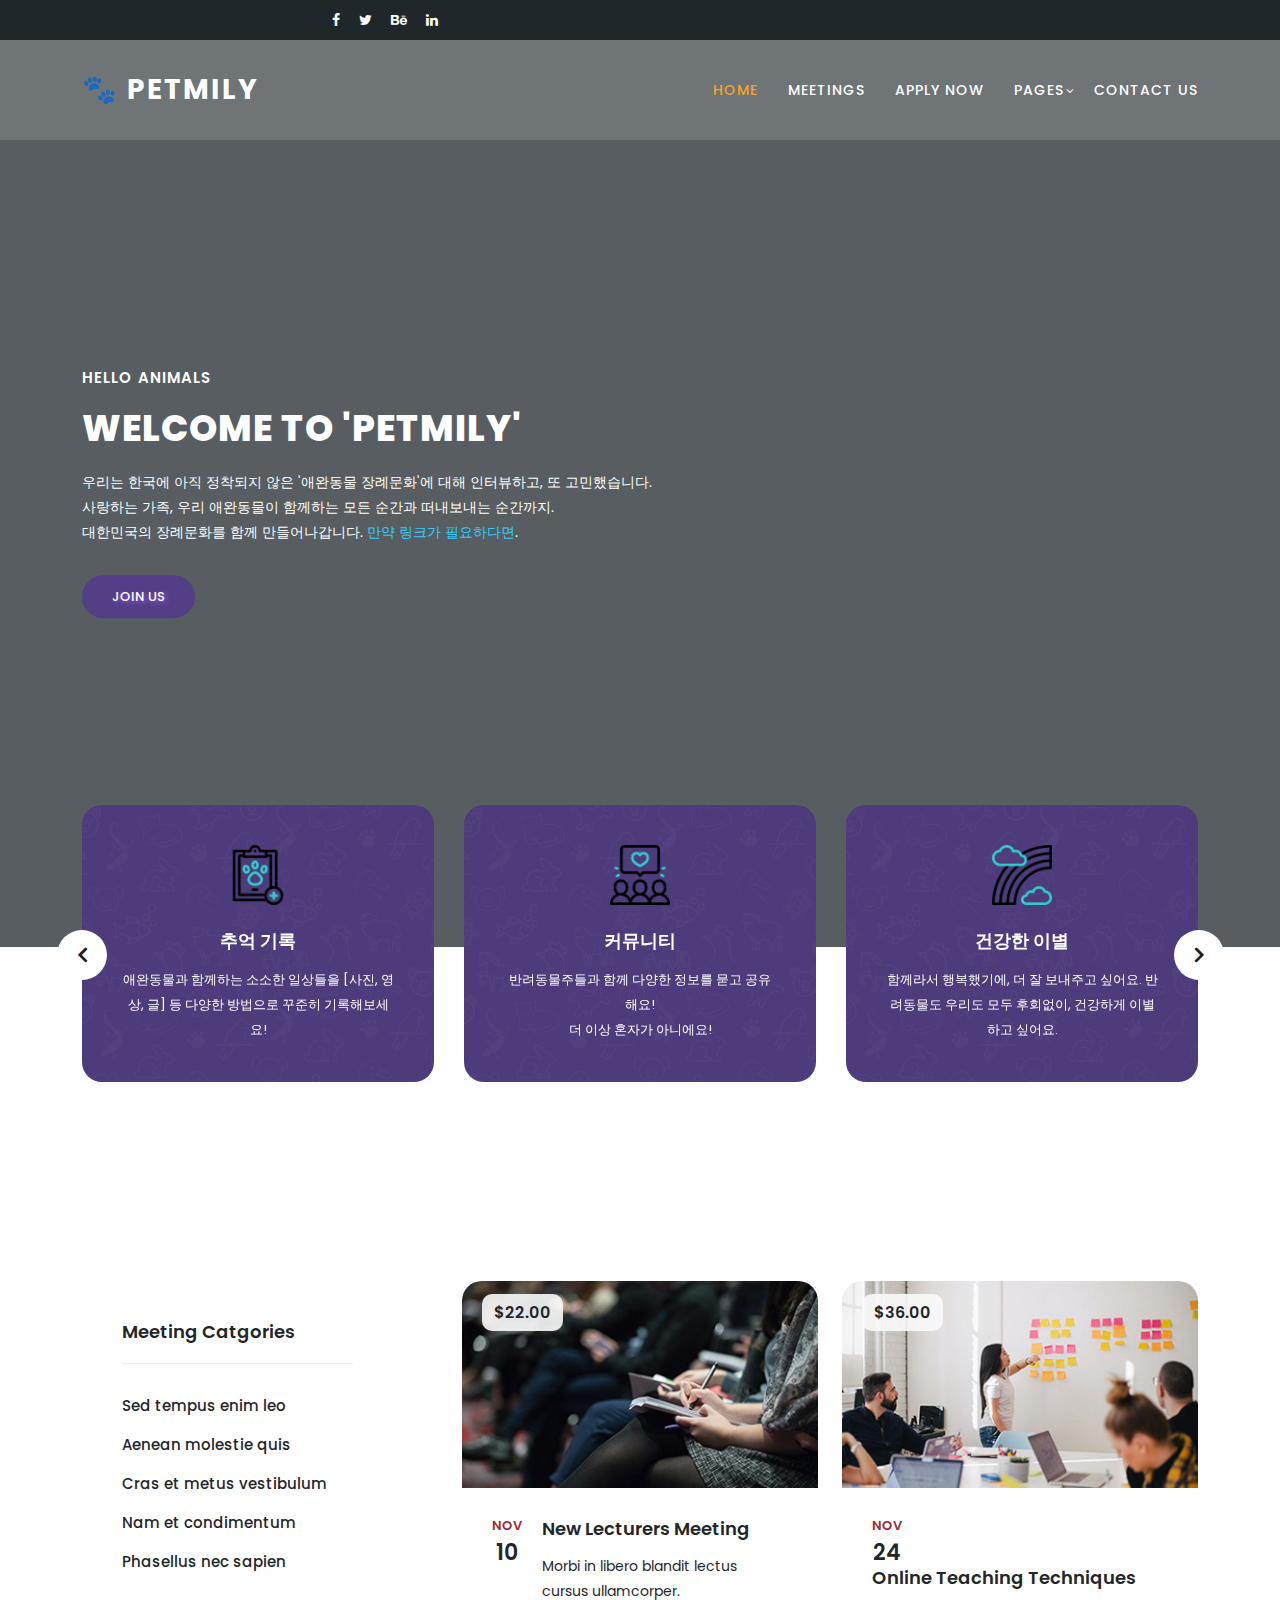
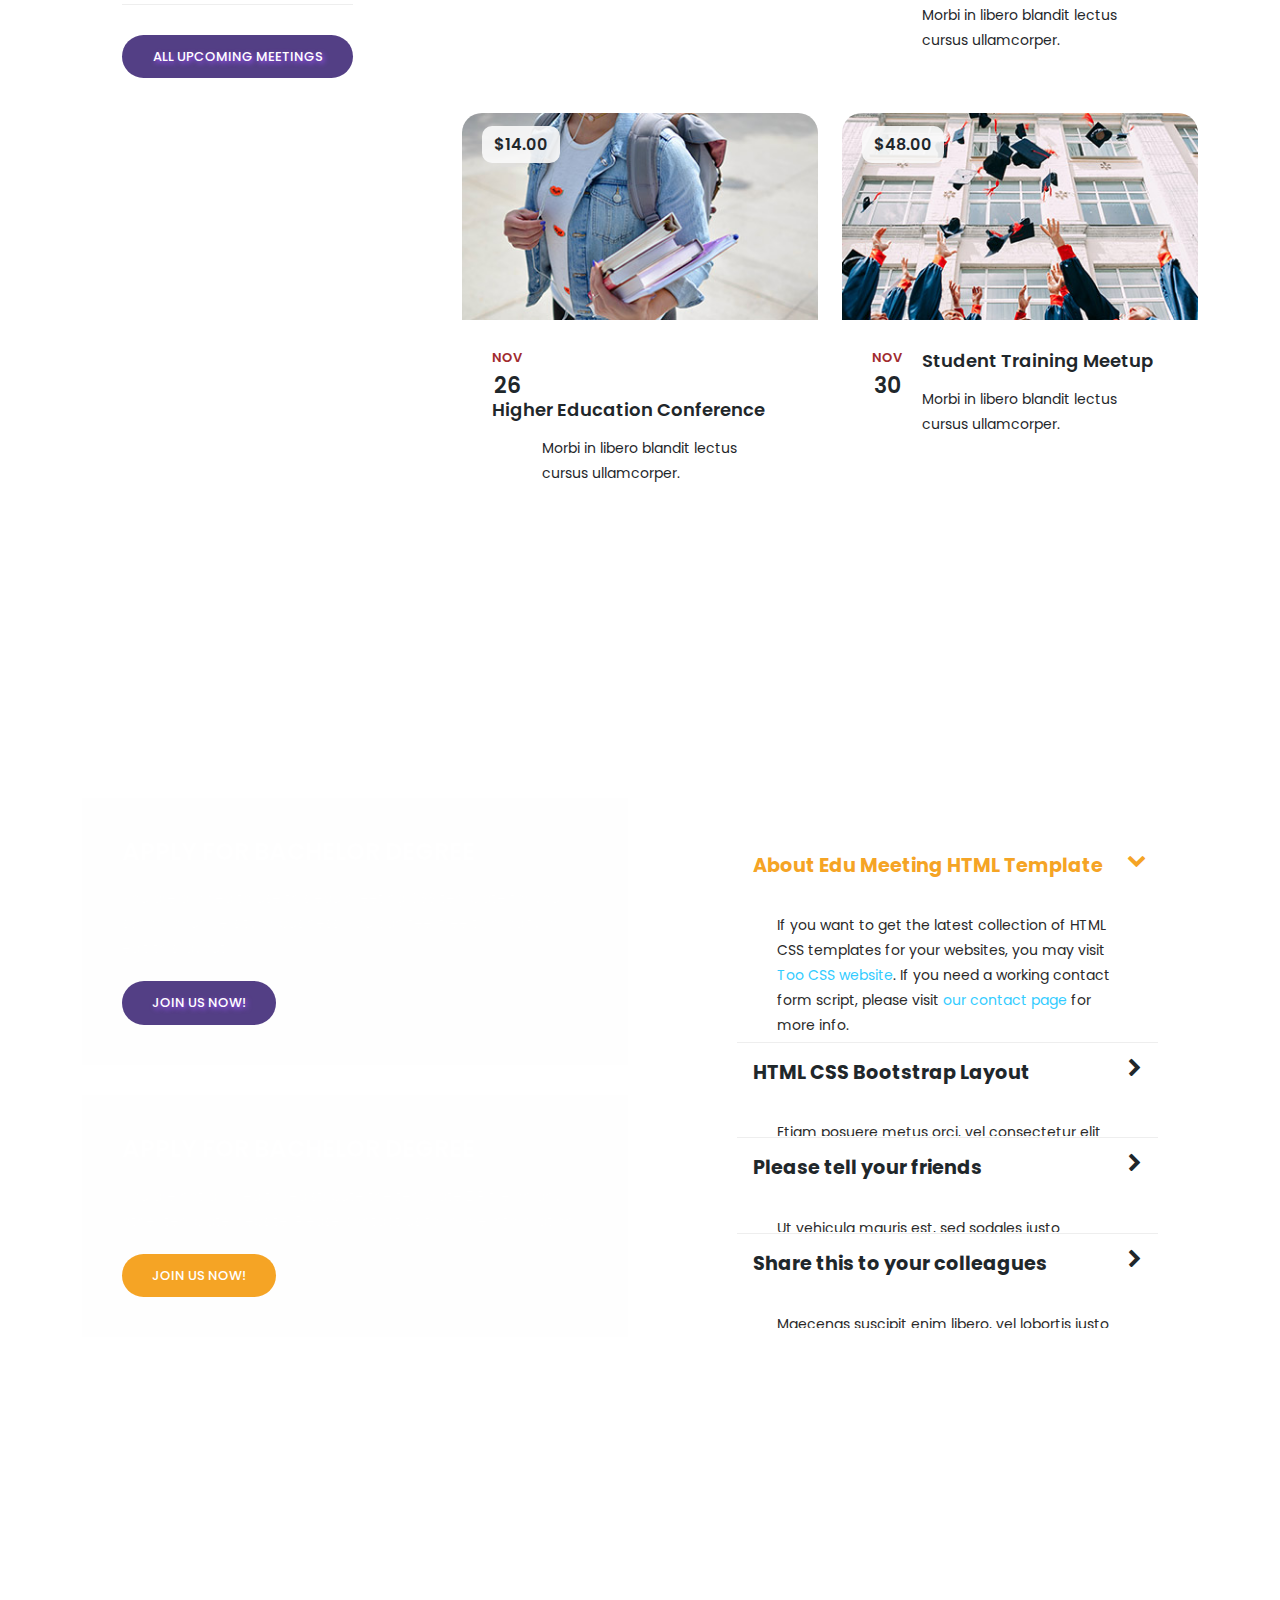
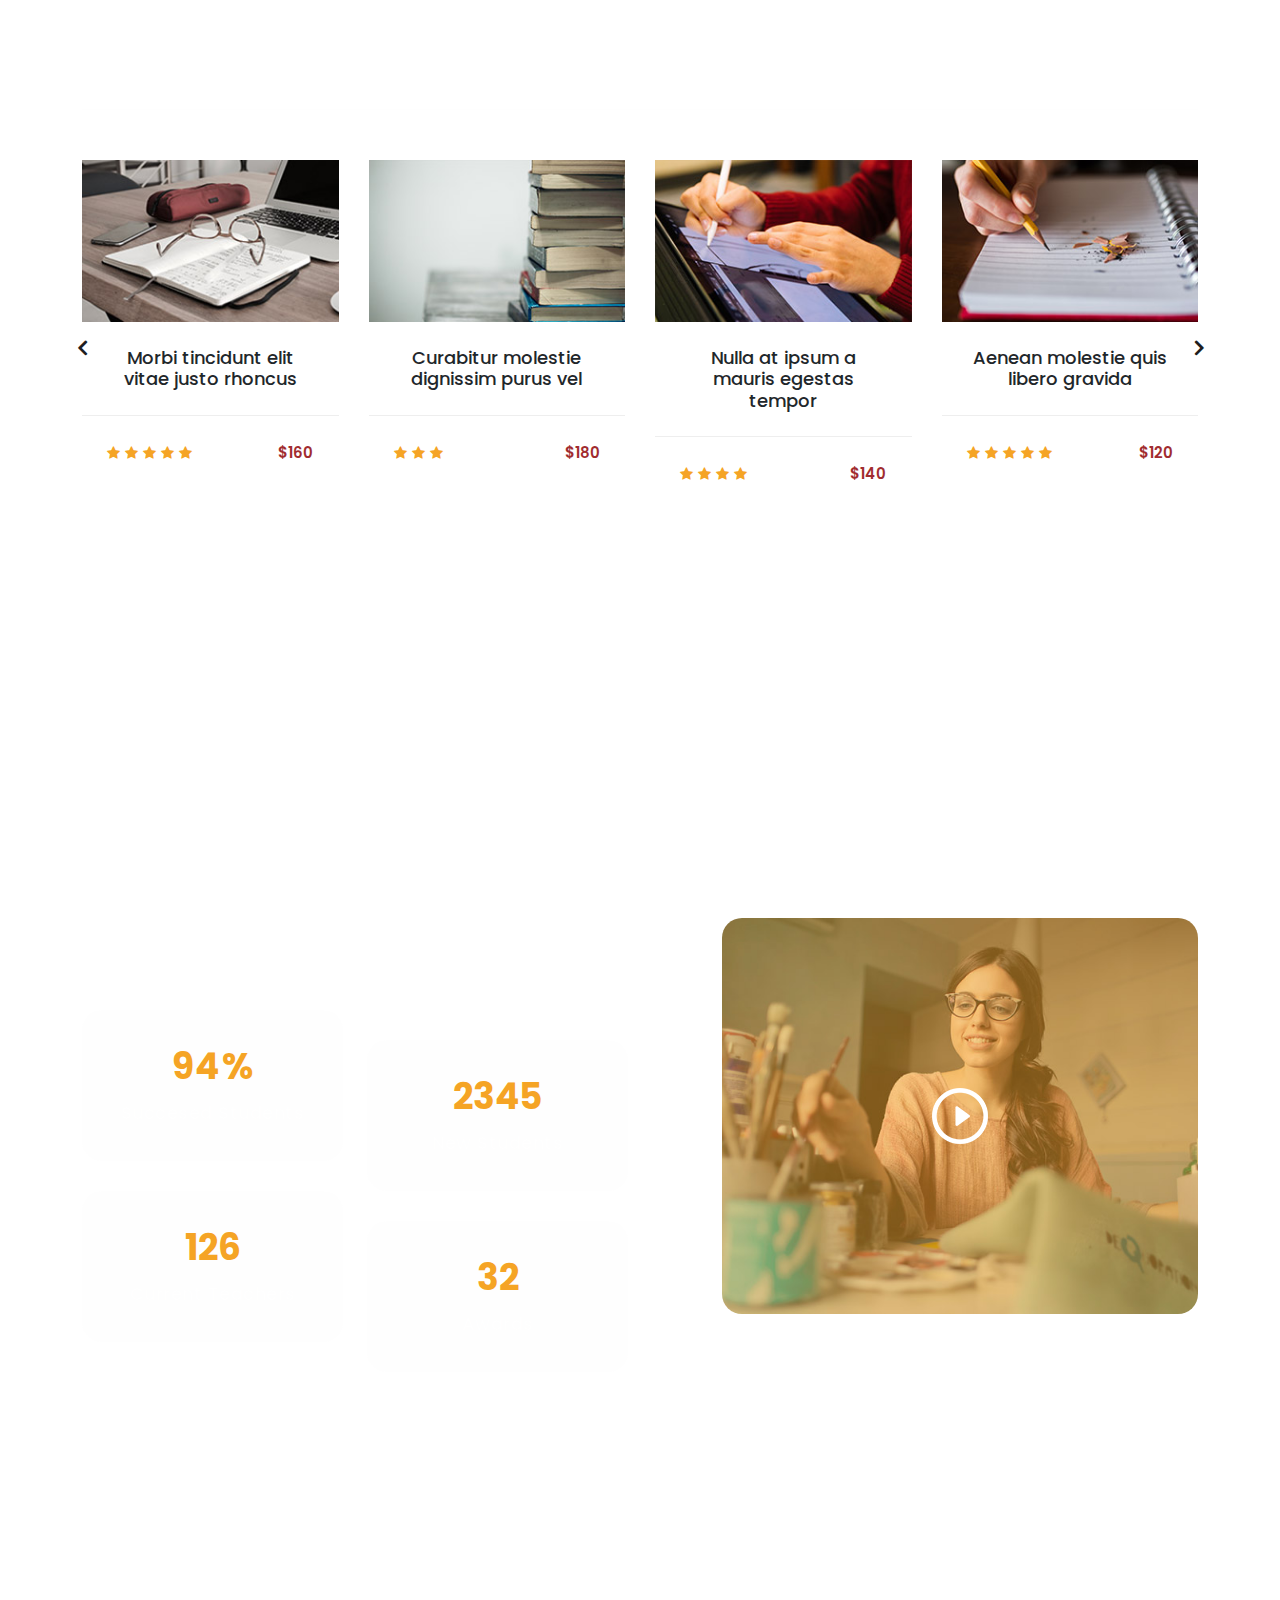
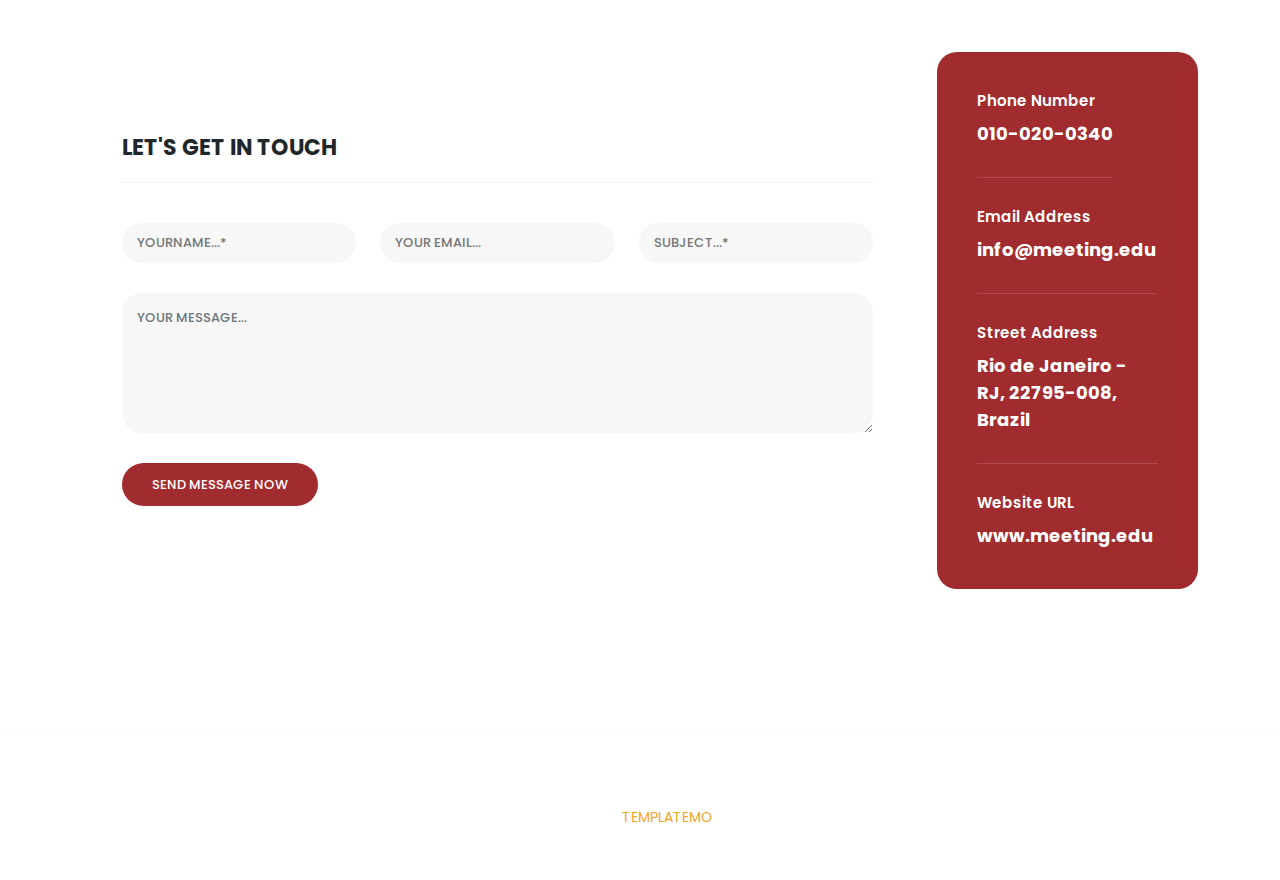
==== index.html @ b85c946c "upload file" ====
<!DOCTYPE html>
<html lang="en">

  <head>

    <meta charset="utf-8">
    <meta name="viewport" content="width=device-width, initial-scale=1, shrink-to-fit=no">
    <meta name="description" content="">
    <meta name="author" content="TemplateMo">
    <link href="https://fonts.googleapis.com/css?family=Poppins:100,200,300,400,500,600,700,800,900" rel="stylesheet">

    <title>🐾 petmily</title>

    <!-- Bootstrap core CSS -->
    <link href="vendor/bootstrap/css/bootstrap.min.css" rel="stylesheet">


    <!-- Additional CSS Files -->
    <link rel="stylesheet" href="assets/css/fontawesome.css">
    <link rel="stylesheet" href="assets/css/templatemo-edu-meeting.css">
    <link rel="stylesheet" href="assets/css/owl.css">
    <link rel="stylesheet" href="assets/css/lightbox.css">

  </head>

<body>

  <!-- Sub Header -->
  <div class="sub-header">
    <div class="container">
      <div class="row">
        <div class="col-lg-4 col-sm-4">
          <div class="right-icons">
            <ul>
              <li><a href="#"><i class="fa fa-facebook"></i></a></li>
              <li><a href="#"><i class="fa fa-twitter"></i></a></li>
              <li><a href="#"><i class="fa fa-behance"></i></a></li>
              <li><a href="#"><i class="fa fa-linkedin"></i></a></li>
            </ul>
          </div>
        </div>
      </div>
    </div>
  </div>

  <!-- ***** Header Area Start ***** -->
  <header class="header-area header-sticky">
      <div class="container">
          <div class="row">
              <div class="col-12">
                  <nav class="main-nav">
                      <!-- ***** Logo Start ***** -->
                      <a href="index.html" class="logo">
                        🐾 PETMILY
                      </a>
                      <!-- ***** Logo End ***** -->
                      <!-- ***** Menu Start ***** -->      
                      <ul class="nav">
                          <li class="scroll-to-section"><a href="#top" class="active">Home</a></li>
                          <li><a href="meetings.html">Meetings</a></li>
                          <li class="scroll-to-section"><a href="#apply">Apply Now</a></li>
                          <li class="has-sub">
                              <a href="javascript:void(0)">Pages</a>
                              <ul class="sub-menu">
                                  <li><a href="meetings.html">Upcoming Meetings</a></li>
                                  <li><a href="meeting-details.html">Meeting Details</a></li>
                              </ul> 
                          <li class="scroll-to-section"><a href="#contact">Contact Us</a></li> 
                      </ul>        
                      <a class='menu-trigger'>
                          <span>Menu</span>
                      </a>
                      <!-- ***** Menu End ***** -->
                  </nav>
              </div>
          </div>
      </div>
  </header>
  <!-- ***** Header Area End ***** -->

  <!-- ***** Main Banner Area Start ***** -->
  <section class="section main-banner" id="top" data-section="section1">
      <video autoplay muted loop id="bg-video">
          <source src="assets/images/pet.mp4" type="video/mp4" />
      </video>

      <div class="video-overlay header-text">
          <div class="container">
            <div class="row">
              <div class="col-lg-12">
                <div class="caption">
              <h6>Hello Animals</h6>
              <h2>Welcome to 'PETMILY'</h2>
              <p> 우리는 한국에 아직 정착되지 않은 '애완동물 장례문화'에 대해 인터뷰하고, 또 고민했습니다. <br>
                사랑하는 가족, 우리 애완동물이 함께하는 모든 순간과 떠내보내는 순간까지. <br>
                대한민국의 장례문화를 함께 만들어나갑니다.

                              <a rel="nofollow" href="https://www.naver.com" target="_blank">만약 링크가 필요하다면</a>.</p>
              <!--스타트 버튼-->
                  <div class="main-button-red">
                  <div class="scroll-to-section"><a href="#contact">Join Us</a></div>
              </div>
          </div>
              </div>
            </div>
          </div>
      </div>
  </section>
  <!-- ***** Main Banner Area End ***** -->

  <section class="services">
    <div class="container">
      <div class="row">
        <div class="col-lg-12">
          <div class="owl-service-item owl-carousel">
          
            <div class="item">
              <div class="icon">
                <img src="assets/images/record.png" alt="">
              </div>
              <div class="down-content">
                <h4>추억 기록</h4>
                <p>애완동물과 함께하는 소소한 일상들을 [사진, 영상, 글] 등 다양한 방법으로 꾸준히 기록해보세요!</p>
              </div>
            </div>
            
            <div class="item">
              <div class="icon">
                <img src="assets/images/comu.png" alt="">
              </div>
              <div class="down-content">
                <h4>커뮤니티</h4>
                <p>반려동물주들과 함께 다양한 정보를 묻고 공유해요! <br> 더 이상 혼자가 아니에요!</p>
              </div>
            </div>
            
            <div class="item">
              <div class="icon">
                <img src="assets/images/rainbow.png" alt="">
              </div>
              <div class="down-content">
                <h4>건강한 이별</h4>
                <p>함께라서 행복했기에, 더 잘 보내주고 싶어요. 반려동물도 우리도 모두 후회없이, 건강하게 이별하고 싶어요.</p>
              </div>
            </div>
            
            <div class="item">
              <div class="icon">
                <img src="assets/images/service-icon-02.png" alt="">
              </div>
              <div class="down-content">
                <h4>Online Meeting</h4>
                <p>Suspendisse tempor mauris a sem elementum bibendum. Praesent facilisis massa non vestibulum.</p>
              </div>
            </div>
            
            <div class="item">
              <div class="icon">
                <img src="assets/images/service-icon-03.png" alt="">
              </div>
              <div class="down-content">
                <h4>Best Networking</h4>
                <p>Suspendisse tempor mauris a sem elementum bibendum. Praesent facilisis massa non vestibulum.</p>
              </div>
            </div>
            
          </div>
        </div>
      </div>
    </div>
  </section>

  <section class="upcoming-meetings" id="meetings">
    <div class="container">
      <div class="row">
        <div class="col-lg-12">
          <div class="section-heading">
            <h2>Upcoming Meetings</h2>
          </div>
        </div>
        <div class="col-lg-4">
          <div class="categories">
            <h4>Meeting Catgories</h4>
            <ul>
              <li><a href="#">Sed tempus enim leo</a></li>
              <li><a href="#">Aenean molestie quis</a></li>
              <li><a href="#">Cras et metus vestibulum</a></li>
              <li><a href="#">Nam et condimentum</a></li>
              <li><a href="#">Phasellus nec sapien</a></li>
            </ul>
            <div class="main-button-red">
              <a href="meetings.html">All Upcoming Meetings</a>
            </div>
          </div>
        </div>
        <div class="col-lg-8">
          <div class="row">
            <div class="col-lg-6">
              <div class="meeting-item">
                <div class="thumb">
                  <div class="price">
                    <span>$22.00</span>
                  </div>
                  <a href="meeting-details.html"><img src="assets/images/meeting-01.jpg" alt="New Lecturer Meeting"></a>
                </div>
                <div class="down-content">
                  <div class="date">
                    <h6>Nov <span>10</span></h6>
                  </div>
                  <a href="meeting-details.html"><h4>New Lecturers Meeting</h4></a>
                  <p>Morbi in libero blandit lectus<br>cursus ullamcorper.</p>
                </div>
              </div>
            </div>
            <div class="col-lg-6">
              <div class="meeting-item">
                <div class="thumb">
                  <div class="price">
                    <span>$36.00</span>
                  </div>
                  <a href="meeting-details.html"><img src="assets/images/meeting-02.jpg" alt="Online Teaching"></a>
                </div>
                <div class="down-content">
                  <div class="date">
                    <h6>Nov <span>24</span></h6>
                  </div>
                  <a href="meeting-details.html"><h4>Online Teaching Techniques</h4></a>
                  <p>Morbi in libero blandit lectus<br>cursus ullamcorper.</p>
                </div>
              </div>
            </div>
            <div class="col-lg-6">
              <div class="meeting-item">
                <div class="thumb">
                  <div class="price">
                    <span>$14.00</span>
                  </div>
                  <a href="meeting-details.html"><img src="assets/images/meeting-03.jpg" alt="Higher Education"></a>
                </div>
                <div class="down-content">
                  <div class="date">
                    <h6>Nov <span>26</span></h6>
                  </div>
                  <a href="meeting-details.html"><h4>Higher Education Conference</h4></a>
                  <p>Morbi in libero blandit lectus<br>cursus ullamcorper.</p>
                </div>
              </div>
            </div>
            <div class="col-lg-6">
              <div class="meeting-item">
                <div class="thumb">
                  <div class="price">
                    <span>$48.00</span>
                  </div>
                  <a href="meeting-details.html"><img src="assets/images/meeting-04.jpg" alt="Student Training"></a>
                </div>
                <div class="down-content">
                  <div class="date">
                    <h6>Nov <span>30</span></h6>
                  </div>
                  <a href="meeting-details.html"><h4>Student Training Meetup</h4></a>
                  <p>Morbi in libero blandit lectus<br>cursus ullamcorper.</p>
                </div>
              </div>
            </div>
          </div>
        </div>
      </div>
    </div>
  </section>

  <section class="apply-now" id="apply">
    <div class="container">
      <div class="row">
        <div class="col-lg-6 align-self-center">
          <div class="row">
            <div class="col-lg-12">
              <div class="item">
                <h3>APPLY FOR BACHELOR DEGREE</h3>
                <p>You are allowed to use this edu meeting CSS template for your school or university or business. You can feel free to modify or edit this layout.</p>
                <div class="main-button-red">
                  <div class="scroll-to-section"><a href="#contact">Join Us Now!</a></div>
              </div>
              </div>
            </div>
            <div class="col-lg-12">
              <div class="item">
                <h3>APPLY FOR BACHELOR DEGREE</h3>
                <p>You are not allowed to redistribute the template ZIP file on any other template website. Please contact us for more information.</p>
                <div class="main-button-yellow">
                  <div class="scroll-to-section"><a href="#contact">Join Us Now!</a></div>
              </div>
              </div>
            </div>
          </div>
        </div>
        <div class="col-lg-6">
          <div class="accordions is-first-expanded">
            <article class="accordion">
                <div class="accordion-head">
                    <span>About Edu Meeting HTML Template</span>
                    <span class="icon">
                        <i class="icon fa fa-chevron-right"></i>
                    </span>
                </div>
                <div class="accordion-body">
                    <div class="content">
                        <p>If you want to get the latest collection of HTML CSS templates for your websites, you may visit <a rel="nofollow" href="https://www.toocss.com/" target="_blank">Too CSS website</a>. If you need a working contact form script, please visit <a href="https://templatemo.com/contact" target="_parent">our contact page</a> for more info.</p>
                    </div>
                </div>
            </article>
            <article class="accordion">
                <div class="accordion-head">
                    <span>HTML CSS Bootstrap Layout</span>
                    <span class="icon">
                        <i class="icon fa fa-chevron-right"></i>
                    </span>
                </div>
                <div class="accordion-body">
                    <div class="content">
                        <p>Etiam posuere metus orci, vel consectetur elit imperdiet eu. Cras ipsum magna, maximus at semper sit amet, eleifend eget neque. Nunc facilisis quam purus, sed vulputate augue interdum vitae. Aliquam a elit massa.<br><br>
                        Nulla malesuada elit lacus, ac ultricies massa varius sed. Etiam eu metus eget nibh consequat aliquet. Proin fringilla, quam at euismod porttitor, odio odio tempus ligula, ut feugiat ex erat nec mauris. Donec viverra velit eget lectus sollicitudin tincidunt.</p>
                    </div>
                </div>
            </article>
            <article class="accordion">
                <div class="accordion-head">
                    <span>Please tell your friends</span>
                    <span class="icon">
                        <i class="icon fa fa-chevron-right"></i>
                    </span>
                </div>
                <div class="accordion-body">
                    <div class="content">
                        <p>Ut vehicula mauris est, sed sodales justo rhoncus eu. Morbi porttitor quam velit, at ullamcorper justo suscipit sit amet. Quisque at suscipit mi, non efficitur velit.<br><br>
                        Cras et tortor semper, placerat eros sit amet, porta est. Mauris porttitor sapien et quam volutpat luctus. Nullam sodales ipsum ac neque ultricies varius.</p>
                    </div>
                </div>
            </article>
            <article class="accordion last-accordion">
                <div class="accordion-head">
                    <span>Share this to your colleagues</span>
                    <span class="icon">
                        <i class="icon fa fa-chevron-right"></i>
                    </span>
                </div>
                <div class="accordion-body">
                    <div class="content">
                        <p>Maecenas suscipit enim libero, vel lobortis justo condimentum id. Interdum et malesuada fames ac ante ipsum primis in faucibus.<br><br>
                        Sed eleifend metus sit amet magna tristique, posuere laoreet arcu semper. Nulla pellentesque ut tortor sit amet maximus. In eu libero ullamcorper, semper nisi quis, convallis nisi.</p>
                    </div>
                </div>
            </article>
        </div>
        </div>
      </div>
    </div>
  </section>

  <section class="our-courses" id="courses">
    <div class="container">
      <div class="row">
        <div class="col-lg-12">
          <div class="section-heading">
            <h2>Our Popular Courses</h2>
          </div>
        </div>
        <div class="col-lg-12">
          <div class="owl-courses-item owl-carousel">
            <div class="item">
              <img src="assets/images/course-01.jpg" alt="Course One">
              <div class="down-content">
                <h4>Morbi tincidunt elit vitae justo rhoncus</h4>
                <div class="info">
                  <div class="row">
                    <div class="col-8">
                      <ul>
                        <li><i class="fa fa-star"></i></li>
                        <li><i class="fa fa-star"></i></li>
                        <li><i class="fa fa-star"></i></li>
                        <li><i class="fa fa-star"></i></li>
                        <li><i class="fa fa-star"></i></li>
                      </ul>
                    </div>
                    <div class="col-4">
                       <span>$160</span>
                    </div>
                  </div>
                </div>
              </div>
            </div>
            <div class="item">
              <img src="assets/images/course-02.jpg" alt="Course Two">
              <div class="down-content">
                <h4>Curabitur molestie dignissim purus vel</h4>
                <div class="info">
                  <div class="row">
                    <div class="col-8">
                      <ul>
                        <li><i class="fa fa-star"></i></li>
                        <li><i class="fa fa-star"></i></li>
                        <li><i class="fa fa-star"></i></li>
                      </ul>
                    </div>
                    <div class="col-4">
                       <span>$180</span>
                    </div>
                  </div>
                </div>
              </div>
            </div>
            <div class="item">
              <img src="assets/images/course-03.jpg" alt="">
              <div class="down-content">
                <h4>Nulla at ipsum a mauris egestas tempor</h4>
                <div class="info">
                  <div class="row">
                    <div class="col-8">
                      <ul>
                        <li><i class="fa fa-star"></i></li>
                        <li><i class="fa fa-star"></i></li>
                        <li><i class="fa fa-star"></i></li>
                        <li><i class="fa fa-star"></i></li>
                      </ul>
                    </div>
                    <div class="col-4">
                       <span>$140</span>
                    </div>
                  </div>
                </div>
              </div>
            </div>
            <div class="item">
              <img src="assets/images/course-04.jpg" alt="">
              <div class="down-content">
                <h4>Aenean molestie quis libero gravida</h4>
                <div class="info">
                  <div class="row">
                    <div class="col-8">
                      <ul>
                        <li><i class="fa fa-star"></i></li>
                        <li><i class="fa fa-star"></i></li>
                        <li><i class="fa fa-star"></i></li>
                        <li><i class="fa fa-star"></i></li>
                        <li><i class="fa fa-star"></i></li>
                      </ul>
                    </div>
                    <div class="col-4">
                       <span>$120</span>
                    </div>
                  </div>
                </div>
              </div>
            </div>
            <div class="item">
              <img src="assets/images/course-01.jpg" alt="">
              <div class="down-content">
                <h4>Lorem ipsum dolor sit amet adipiscing elit</h4>
                <div class="info">
                  <div class="row">
                    <div class="col-8">
                      <ul>
                        <li><i class="fa fa-star"></i></li>
                        <li><i class="fa fa-star"></i></li>
                        <li><i class="fa fa-star"></i></li>
                        <li><i class="fa fa-star"></i></li>
                        <li><i class="fa fa-star"></i></li>
                      </ul>
                    </div>
                    <div class="col-4">
                       <span>$250</span>
                    </div>
                  </div>
                </div>
              </div>
            </div>
            <div class="item">
              <img src="assets/images/course-02.jpg" alt="">
              <div class="down-content">
                <h4>TemplateMo is the best website for Free CSS</h4>
                <div class="info">
                  <div class="row">
                    <div class="col-8">
                      <ul>
                        <li><i class="fa fa-star"></i></li>
                        <li><i class="fa fa-star"></i></li>
                        <li><i class="fa fa-star"></i></li>
                        <li><i class="fa fa-star"></i></li>
                        <li><i class="fa fa-star"></i></li>
                      </ul>
                    </div>
                    <div class="col-4">
                       <span>$270</span>
                    </div>
                  </div>
                </div>
              </div>
            </div>
            <div class="item">
              <img src="assets/images/course-03.jpg" alt="">
              <div class="down-content">
                <h4>Web Design Templates at your finger tips</h4>
                <div class="info">
                  <div class="row">
                    <div class="col-8">
                      <ul>
                        <li><i class="fa fa-star"></i></li>
                        <li><i class="fa fa-star"></i></li>
                        <li><i class="fa fa-star"></i></li>
                        <li><i class="fa fa-star"></i></li>
                        <li><i class="fa fa-star"></i></li>
                      </ul>
                    </div>
                    <div class="col-4">
                       <span>$340</span>
                    </div>
                  </div>
                </div>
              </div>
            </div>
            <div class="item">
              <img src="assets/images/course-04.jpg" alt="">
              <div class="down-content">
                <h4>Please visit our website again</h4>
                <div class="info">
                  <div class="row">
                    <div class="col-8">
                      <ul>
                        <li><i class="fa fa-star"></i></li>
                        <li><i class="fa fa-star"></i></li>
                        <li><i class="fa fa-star"></i></li>
                        <li><i class="fa fa-star"></i></li>
                        <li><i class="fa fa-star"></i></li>
                      </ul>
                    </div>
                    <div class="col-4">
                       <span>$360</span>
                    </div>
                  </div>
                </div>
              </div>
            </div>
            <div class="item">
              <img src="assets/images/course-01.jpg" alt="">
              <div class="down-content">
                <h4>Responsive HTML Templates for you</h4>
                <div class="info">
                  <div class="row">
                    <div class="col-8">
                      <ul>
                        <li><i class="fa fa-star"></i></li>
                        <li><i class="fa fa-star"></i></li>
                        <li><i class="fa fa-star"></i></li>
                        <li><i class="fa fa-star"></i></li>
                        <li><i class="fa fa-star"></i></li>
                      </ul>
                    </div>
                    <div class="col-4">
                       <span>$400</span>
                    </div>
                  </div>
                </div>
              </div>
            </div>
            <div class="item">
              <img src="assets/images/course-02.jpg" alt="">
              <div class="down-content">
                <h4>Download Free CSS Layouts for your business</h4>
                <div class="info">
                  <div class="row">
                    <div class="col-8">
                      <ul>
                        <li><i class="fa fa-star"></i></li>
                        <li><i class="fa fa-star"></i></li>
                        <li><i class="fa fa-star"></i></li>
                        <li><i class="fa fa-star"></i></li>
                        <li><i class="fa fa-star"></i></li>
                      </ul>
                    </div>
                    <div class="col-4">
                       <span>$430</span>
                    </div>
                  </div>
                </div>
              </div>
            </div>
            <div class="item">
              <img src="assets/images/course-03.jpg" alt="">
              <div class="down-content">
                <h4>Morbi in libero blandit lectus cursus</h4>
                <div class="info">
                  <div class="row">
                    <div class="col-8">
                      <ul>
                        <li><i class="fa fa-star"></i></li>
                        <li><i class="fa fa-star"></i></li>
                        <li><i class="fa fa-star"></i></li>
                        <li><i class="fa fa-star"></i></li>
                        <li><i class="fa fa-star"></i></li>
                      </ul>
                    </div>
                    <div class="col-4">
                       <span>$480</span>
                    </div>
                  </div>
                </div>
              </div>
            </div>
            <div class="item">
              <img src="assets/images/course-04.jpg" alt="">
              <div class="down-content">
                <h4>Curabitur molestie dignissim purus</h4>
                <div class="info">
                  <div class="row">
                    <div class="col-8">
                      <ul>
                        <li><i class="fa fa-star"></i></li>
                        <li><i class="fa fa-star"></i></li>
                        <li><i class="fa fa-star"></i></li>
                        <li><i class="fa fa-star"></i></li>
                        <li><i class="fa fa-star"></i></li>
                      </ul>
                    </div>
                    <div class="col-4">
                       <span>$560</span>
                    </div>
                  </div>
                </div>
              </div>
            </div>
          </div>
        </div>
      </div>
    </div>
  </section>

  <section class="our-facts">
    <div class="container">
      <div class="row">
        <div class="col-lg-6">
          <div class="row">
            <div class="col-lg-12">
              <h2>A Few Facts About Our University</h2>
            </div>
            <div class="col-lg-6">
              <div class="row">
                <div class="col-12">
                  <div class="count-area-content percentage">
                    <div class="count-digit">94</div>
                    <div class="count-title">Succesed Students</div>
                  </div>
                </div>
                <div class="col-12">
                  <div class="count-area-content">
                    <div class="count-digit">126</div>
                    <div class="count-title">Current Teachers</div>
                  </div>
                </div>
              </div>
            </div>
            <div class="col-lg-6">
              <div class="row">
                <div class="col-12">
                  <div class="count-area-content new-students">
                    <div class="count-digit">2345</div>
                    <div class="count-title">New Students</div>
                  </div>
                </div> 
                <div class="col-12">
                  <div class="count-area-content">
                    <div class="count-digit">32</div>
                    <div class="count-title">Awards</div>
                  </div>
                </div>
              </div>
            </div>
          </div>
        </div> 
        <div class="col-lg-6 align-self-center">
          <div class="video">
            <a href="https://www.youtube.com/watch?v=HndV87XpkWg" target="_blank"><img src="assets/images/play-icon.png" alt=""></a>
          </div>
        </div>
      </div>
    </div>
  </section>

  <section class="contact-us" id="contact">
    <div class="container">
      <div class="row">
        <div class="col-lg-9 align-self-center">
          <div class="row">
            <div class="col-lg-12">
              <form id="contact" action="" method="post">
                <div class="row">
                  <div class="col-lg-12">
                    <h2>Let's get in touch</h2>
                  </div>
                  <div class="col-lg-4">
                    <fieldset>
                      <input name="name" type="text" id="name" placeholder="YOURNAME...*" required="">
                    </fieldset>
                  </div>
                  <div class="col-lg-4">
                    <fieldset>
                    <input name="email" type="text" id="email" pattern="[^ @]*@[^ @]*" placeholder="YOUR EMAIL..." required="">
                  </fieldset>
                  </div>
                  <div class="col-lg-4">
                    <fieldset>
                      <input name="subject" type="text" id="subject" placeholder="SUBJECT...*" required="">
                    </fieldset>
                  </div>
                  <div class="col-lg-12">
                    <fieldset>
                      <textarea name="message" type="text" class="form-control" id="message" placeholder="YOUR MESSAGE..." required=""></textarea>
                    </fieldset>
                  </div>
                  <div class="col-lg-12">
                    <fieldset>
                      <button type="submit" id="form-submit" class="button">SEND MESSAGE NOW</button>
                    </fieldset>
                  </div>
                </div>
              </form>
            </div>
          </div>
        </div>
        <div class="col-lg-3">
          <div class="right-info">
            <ul>
              <li>
                <h6>Phone Number</h6>
                <span>010-020-0340</span>
              </li>
              <li>
                <h6>Email Address</h6>
                <span>info@meeting.edu</span>
              </li>
              <li>
                <h6>Street Address</h6>
                <span>Rio de Janeiro - RJ, 22795-008, Brazil</span>
              </li>
              <li>
                <h6>Website URL</h6>
                <span>www.meeting.edu</span>
              </li>
            </ul>
          </div>
        </div>
      </div>
    </div>
    <div class="footer">
      <p>Copyright © 2022 Edu Meeting Co., Ltd. All Rights Reserved. 
          <br>Design: <a href="https://templatemo.com" target="_parent" title="free css templates">TemplateMo</a></p>
    </div>
  </section>

  <!-- Scripts -->
  <!-- Bootstrap core JavaScript -->
    <script src="vendor/jquery/jquery.min.js"></script>
    <script src="vendor/bootstrap/js/bootstrap.bundle.min.js"></script>

    <script src="assets/js/isotope.min.js"></script>
    <script src="assets/js/owl-carousel.js"></script>
    <script src="assets/js/lightbox.js"></script>
    <script src="assets/js/tabs.js"></script>
    <script src="assets/js/video.js"></script>
    <script src="assets/js/slick-slider.js"></script>
    <script src="assets/js/custom.js"></script>
    <script>
        //according to loftblog tut
        $('.nav li:first').addClass('active');

        var showSection = function showSection(section, isAnimate) {
          var
          direction = section.replace(/#/, ''),
          reqSection = $('.section').filter('[data-section="' + direction + '"]'),
          reqSectionPos = reqSection.offset().top - 0;

          if (isAnimate) {
            $('body, html').animate({
              scrollTop: reqSectionPos },
            800);
          } else {
            $('body, html').scrollTop(reqSectionPos);
          }

        };

        var checkSection = function checkSection() {
          $('.section').each(function () {
            var
            $this = $(this),
            topEdge = $this.offset().top - 80,
            bottomEdge = topEdge + $this.height(),
            wScroll = $(window).scrollTop();
            if (topEdge < wScroll && bottomEdge > wScroll) {
              var
              currentId = $this.data('section'),
              reqLink = $('a').filter('[href*=\\#' + currentId + ']');
              reqLink.closest('li').addClass('active').
              siblings().removeClass('active');
            }
          });
        };

        $('.main-menu, .responsive-menu, .scroll-to-section').on('click', 'a', function (e) {
          e.preventDefault();
          showSection($(this).attr('href'), true);
        });

        $(window).scroll(function () {
          checkSection();
        });
    </script>
</body>

</body>
</html>
---- assets/css/templatemo-edu-meeting.css ----
/*

TemplateMo 569 Edu Meeting

https://templatemo.com/tm-569-edu-meeting

*/

/* ---------------------------------------------
Table of contents
------------------------------------------------
01. font & reset css
02. reset
03. global styles
04. header
05. banner
06. features
07. testimonials
08. contact
09. footer
10. preloader
11. search
12. portfolio

--------------------------------------------- */
/* 
---------------------------------------------
font & reset css
--------------------------------------------- 
*/
@import url("https://fonts.googleapis.com/css?family=Poppins:100,200,300,400,500,600,700,800,900");
/* 
---------------------------------------------
reset
--------------------------------------------- 
*/
html, body, div, span, applet, object, iframe, h1, h2, h3, h4, h5, h6, p, blockquote, div
pre, a, abbr, acronym, address, big, cite, code, del, dfn, em, font, img, ins, kbd, q,
s, samp, small, strike, strong, sub, sup, tt, var, b, u, i, center, dl, dt, dd, ol, ul, li,
figure, header, nav, section, article, aside, footer, figcaption {
  margin: 0;
  padding: 0;
  border: 0;
  outline: 0;
}

.clearfix:after {
  content: ".";
  display: block;
  clear: both;
  visibility: hidden;
  line-height: 0;
  height: 0;
}

.clearfix {
  display: inline-block;
}

html[xmlns] .clearfix {
  display: block;
}

* html .clearfix {
  height: 1%;
}

ul, li {
  padding: 0;
  margin: 0;
  list-style: none;
}

header, nav, section, article, aside, footer, hgroup {
  display: block;
}

* {
  box-sizing: border-box;
}

html, body {
  font-family: 'Poppins', sans-serif;
  font-weight: 400;
  background-color: #fff;
  font-size: 16px;
  -ms-text-size-adjust: 100%;
  -webkit-font-smoothing: antialiased;
  -moz-osx-font-smoothing: grayscale;
}

a {
  text-decoration: none !important;
  color: #3CF;
}

a:hover {
	color: #FC3;
}

h1, h2, h3, h4, h5, h6 {
  margin-top: 0px;
  margin-bottom: 0px;
}

ul {
  margin-bottom: 0px;
}

p {
  font-size: 14px;
  line-height: 25px;
  color: #2a2a2a;
}

img {
  width: 100%;
  overflow: hidden;
}

/* 
---------------------------------------------
global styles
--------------------------------------------- 
*/
html,
body {
  background: #fff;
  font-family: 'Poppins', sans-serif;
}

::selection {
  background: #f5a425;
  color: #fff;
}

::-moz-selection {
  background: #f5a425;
  color: #fff;
}

@media (max-width: 991px) {
  html, body {
    overflow-x: hidden;
  }
  .mobile-top-fix {
    margin-top: 30px;
    margin-bottom: 0px;
  }
  .mobile-bottom-fix {
    margin-bottom: 30px;
  }
  .mobile-bottom-fix-big {
    margin-bottom: 60px;
  }
}

.main-button-red a {
  font-size: 13px;
  color: #fff;
  text-shadow: 2px 2px 5px #9e53ff;
  background-color: #533f85;
  padding: 12px 30px;
  display: inline-block;
  border-radius: 22px;
  font-weight: 500;
  text-transform: uppercase;
  transition: all .3s;
}

.main-button-red a:hover {
  opacity: 0.9;
}

.main-button-yellow a {
  font-size: 13px;
  color: #fff;
  background-color: #f5a425;
  padding: 12px 30px;
  display: inline-block;
  border-radius: 22px;
  font-weight: 500;
  text-transform: uppercase;
  transition: all .3s;
}

.main-button-yellow a:hover {
  opacity: 0.9;
}

.section-heading h2 {
  line-height: 40px;
  margin-top: 0px;
  margin-bottom: 50px; 
  padding-bottom: 20px;
  border-bottom: 1px solid rgba(250,250,250,0.15);
  font-size: 22px;
  font-weight: 700;
  text-transform: uppercase;
  color: #fff;
}


/* 
---------------------------------------------
header
--------------------------------------------- 
*/

.sub-header {
  background-color: #1f272b;
  position: relative;
  z-index: 1111;
}

.sub-header .left-content p {
  color: #fff;
  padding: 8px 0px;
  font-size: 13px;
}

.sub-header .right-icons {
  text-align: right;
  padding: 8px 0px;
}

.sub-header .right-icons ul li {
  display: inline-block;
  margin-left: 15px;
}

.sub-header .right-icons ul li a {
  color: #fff;
  font-size: 14px;
  transition: all .3s;
}

.sub-header .right-icons ul li a:hover {
  color: #f5a425;
}

.sub-header .left-content p em {
   font-style: normal;
   color: #f5a425;
}

.background-header {
  background-color: #fff!important;
  height: 80px!important;
  position: fixed!important;
  top: 0!important;
  left: 0;
  right: 0;
  box-shadow: 0px 0px 10px rgba(0,0,0,0.15)!important;
}

.background-header .main-nav .nav li a {
  color: #1e1e1e!important;
}

.background-header .logo,
.background-header .main-nav .nav li a {
  color: #1e1e1e!important;
}

.background-header .main-nav .nav li:hover a {
  color: #fb5849!important;
}

.background-header .nav li a.active {
  color: #fb5849!important;
}

.header-area {
  background-color: rgba(250,250,250,0.15);
  position: absolute;
  top: 40px;
  left: 0;
  right: 0;
  z-index: 100;
  -webkit-transition: all .5s ease 0s;
  -moz-transition: all .5s ease 0s;
  -o-transition: all .5s ease 0s;
  transition: all .5s ease 0s;
}

.header-area .main-nav {
  min-height: 80px;
  background: transparent;
}

.header-area .main-nav .logo {
  line-height: 100px;
  color: #fff;
  font-size: 28px;
  font-weight: 700;
  text-transform: uppercase;
  letter-spacing: 2px;
  float: left;
  -webkit-transition: all 0.3s ease 0s;
  -moz-transition: all 0.3s ease 0s;
  -o-transition: all 0.3s ease 0s;
  transition: all 0.3s ease 0s;
}

.background-header .main-nav .logo {
  line-height: 75px;
}

.background-header .nav {
  margin-top: 20px !important;
}

.header-area .main-nav .nav {
  float: right;
  margin-top: 30px;
  margin-right: 0px;
  background-color: transparent;
  -webkit-transition: all 0.3s ease 0s;
  -moz-transition: all 0.3s ease 0s;
  -o-transition: all 0.3s ease 0s;
  transition: all 0.3s ease 0s;
  position: relative;
  z-index: 999;
}

.header-area .main-nav .nav li {
  padding-left: 15px;
  padding-right: 15px;
}

.header-area .main-nav .nav li:last-child {
  padding-right: 0px;
}

.header-area .main-nav .nav li a {
  display: block;
  font-weight: 500;
  font-size: 14px;
  text-transform: uppercase;
  color: #fff;
  -webkit-transition: all 0.3s ease 0s;
  -moz-transition: all 0.3s ease 0s;
  -o-transition: all 0.3s ease 0s;
  transition: all 0.3s ease 0s;
  height: 40px;
  line-height: 40px;
  border: transparent;
  letter-spacing: 1px;
}

.header-area .main-nav .nav li:hover a,
.header-area .main-nav .nav li a.active {
  color: #f5a425!important;
}

.background-header .main-nav .nav li:hover a,
.background-header .main-nav .nav li a.active {
  color: #f5a425!important;
  opacity: 1;
}

.header-area .main-nav .nav li.has-sub {
  position: relative;
  padding-right: 15px;
}

.header-area .main-nav .nav li.has-sub:after {
  font-family: FontAwesome;
  content: "\f107";
  font-size: 12px;
  color: #fff;
  position: absolute;
  right: 5px;
  top: 12px;
}

.background-header .main-nav .nav li.has-sub:after {
  color: #1e1e1e;
}

.header-area .main-nav .nav li.has-sub ul.sub-menu {
  position: absolute;
  width: 200px;
  box-shadow: 0 2px 28px 0 rgba(0, 0, 0, 0.06);
  overflow: hidden;
  top: 40px;
  opacity: 0;
  transition: all .3s;
  transform: translateY(+2em);
  visibility: hidden;
  z-index: -1;
}

.header-area .main-nav .nav li.has-sub ul.sub-menu li {
  margin-left: 0px;
  padding-left: 0px;
  padding-right: 0px;
}

.header-area .main-nav .nav li.has-sub ul.sub-menu li a {
  opacity: 1;
  display: block;
  background: #f7f7f7;
  color: #2a2a2a!important;
  padding-left: 20px;
  height: 40px;
  line-height: 40px;
  -webkit-transition: all 0.3s ease 0s;
  -moz-transition: all 0.3s ease 0s;
  -o-transition: all 0.3s ease 0s;
  transition: all 0.3s ease 0s;
  position: relative;
  font-size: 13px;
  font-weight: 400;
  border-bottom: 1px solid #eee;
}

.header-area .main-nav .nav li.has-sub ul li a:hover {
  background: #fff;
  color: #f5a425!important;
  padding-left: 25px;
}

.header-area .main-nav .nav li.has-sub ul li a:hover:before {
  width: 3px;
}

.header-area .main-nav .nav li.has-sub:hover ul.sub-menu {
  visibility: visible;
  opacity: 1;
  z-index: 1;
  transform: translateY(0%);
  transition-delay: 0s, 0s, 0.3s;
}

.header-area .main-nav .menu-trigger {
  cursor: pointer;
  display: block;
  position: absolute;
  top: 33px;
  width: 32px;
  height: 40px;
  text-indent: -9999em;
  z-index: 99;
  right: 40px;
  display: none;
}

.background-header .main-nav .menu-trigger {
  top: 23px;
}

.header-area .main-nav .menu-trigger span,
.header-area .main-nav .menu-trigger span:before,
.header-area .main-nav .menu-trigger span:after {
  -moz-transition: all 0.4s;
  -o-transition: all 0.4s;
  -webkit-transition: all 0.4s;
  transition: all 0.4s;
  background-color: #1e1e1e;
  display: block;
  position: absolute;
  width: 30px;
  height: 2px;
  left: 0;
}

.background-header .main-nav .menu-trigger span,
.background-header .main-nav .menu-trigger span:before,
.background-header .main-nav .menu-trigger span:after {
  background-color: #1e1e1e;
}

.header-area .main-nav .menu-trigger span:before,
.header-area .main-nav .menu-trigger span:after {
  -moz-transition: all 0.4s;
  -o-transition: all 0.4s;
  -webkit-transition: all 0.4s;
  transition: all 0.4s;
  background-color: #1e1e1e;
  display: block;
  position: absolute;
  width: 30px;
  height: 2px;
  left: 0;
  width: 75%;
}

.background-header .main-nav .menu-trigger span:before,
.background-header .main-nav .menu-trigger span:after {
  background-color: #1e1e1e;
}

.header-area .main-nav .menu-trigger span:before,
.header-area .main-nav .menu-trigger span:after {
  content: "";
}

.header-area .main-nav .menu-trigger span {
  top: 16px;
}

.header-area .main-nav .menu-trigger span:before {
  -moz-transform-origin: 33% 100%;
  -ms-transform-origin: 33% 100%;
  -webkit-transform-origin: 33% 100%;
  transform-origin: 33% 100%;
  top: -10px;
  z-index: 10;
}

.header-area .main-nav .menu-trigger span:after {
  -moz-transform-origin: 33% 0;
  -ms-transform-origin: 33% 0;
  -webkit-transform-origin: 33% 0;
  transform-origin: 33% 0;
  top: 10px;
}

.header-area .main-nav .menu-trigger.active span,
.header-area .main-nav .menu-trigger.active span:before,
.header-area .main-nav .menu-trigger.active span:after {
  background-color: transparent;
  width: 100%;
}

.header-area .main-nav .menu-trigger.active span:before {
  -moz-transform: translateY(6px) translateX(1px) rotate(45deg);
  -ms-transform: translateY(6px) translateX(1px) rotate(45deg);
  -webkit-transform: translateY(6px) translateX(1px) rotate(45deg);
  transform: translateY(6px) translateX(1px) rotate(45deg);
  background-color: #1e1e1e;
}

.background-header .main-nav .menu-trigger.active span:before {
  background-color: #1e1e1e;
}

.header-area .main-nav .menu-trigger.active span:after {
  -moz-transform: translateY(-6px) translateX(1px) rotate(-45deg);
  -ms-transform: translateY(-6px) translateX(1px) rotate(-45deg);
  -webkit-transform: translateY(-6px) translateX(1px) rotate(-45deg);
  transform: translateY(-6px) translateX(1px) rotate(-45deg);
  background-color: #1e1e1e;
}

.background-header .main-nav .menu-trigger.active span:after {
  background-color: #1e1e1e;
}

.header-area.header-sticky {
  min-height: 80px;
}

.header-area .nav {
  margin-top: 30px;
}

.header-area.header-sticky .nav li a.active {
  color: #f5a425;
}

@media (max-width: 1200px) {
  .header-area .main-nav .nav li {
    padding-left: 7px;
    padding-right: 7px;
  }
  .header-area .main-nav:before {
    display: none;
  }
}

@media (max-width: 767px) {
  .header-area .main-nav .logo {
    color: #1e1e1e;
  }
  .header-area.header-sticky .nav li a:hover,
  .header-area.header-sticky .nav li a.active {
    color: #f5a425!important;
    opacity: 1;
  }
  .header-area.header-sticky .nav li.search-icon a {
    width: 100%;
  }
  .header-area {
    background-color: #f7f7f7;
    padding: 0px 15px;
    height: 100px;
    box-shadow: none;
    text-align: center;
  }
  .header-area .container {
    padding: 0px;
  }
  .header-area .logo {
    margin-left: 30px;
  }
  .header-area .menu-trigger {
    display: block !important;
  }
  .header-area .main-nav {
    overflow: hidden;
  }
  .header-area .main-nav .nav {
    float: none;
    width: 100%;
    display: none;
    -webkit-transition: all 0s ease 0s;
    -moz-transition: all 0s ease 0s;
    -o-transition: all 0s ease 0s;
    transition: all 0s ease 0s;
    margin-left: 0px;
  }
  .header-area .main-nav .nav li:first-child {
    border-top: 1px solid #eee;
  }
  .header-area.header-sticky .nav {
    margin-top: 100px !important;
  }
  .header-area .main-nav .nav li {
    width: 100%;
    background: #fff;
    border-bottom: 1px solid #eee;
    padding-left: 0px !important;
    padding-right: 0px !important;
  }
  .header-area .main-nav .nav li a {
    height: 50px !important;
    line-height: 50px !important;
    padding: 0px !important;
    border: none !important;
    background: #f7f7f7 !important;
    color: #191a20 !important;
  }
  .header-area .main-nav .nav li a:hover {
    background: #eee !important;
    color: #f5a425!important;

  }
  .header-area .main-nav .nav li.has-sub ul.sub-menu {
    position: relative;
    visibility: inherit;
    opacity: 1;
    z-index: 1;
    transform: translateY(0%);
    top: 0px;
    width: 100%;
    box-shadow: none;
    height: 0px;
    transition: all 0s;
  }
  .header-area .main-nav .nav li.submenu ul li a {
    font-size: 12px;
    font-weight: 400;
  }
  .header-area .main-nav .nav li.submenu ul li a:hover:before {
    width: 0px;
  }
  .header-area .main-nav .nav li.has-sub ul.sub-menu {
    height: auto;
  }
  .header-area .main-nav .nav li.has-sub:after {
    color: #3B566E;
    right: 30px;
    font-size: 14px;
    top: 10px;
  }
  .header-area .main-nav .nav li.submenu:hover ul, .header-area .main-nav .nav li.submenu:focus ul {
    height: 0px;
  }
}

@media (min-width: 767px) {
  .header-area .main-nav .nav {
    display: flex !important;
  }
}


/* 
---------------------------------------------
banner
--------------------------------------------- 
*/

.main-banner {
  position: relative;
  max-height: 100%;
  overflow: hidden;
  margin-bottom: -7px;
}

#bg-video {
    min-width: 100%;
    min-height: 100vh;
    max-width: 100%;
    max-height: 100vh;
    object-fit: cover;
    z-index: -1;
}

#bg-video::-webkit-media-controls {
    display: none !important;
}

.video-overlay {
    position: absolute;
    background-color: rgba(31,39,43,0.75);
    top: 0;
    left: 0;
    bottom: 0;
    right: 0;
    width: 100%;
}

.main-banner .caption {
  position: absolute;
  top: 50%;
  transform: translateY(-50%);
}

.main-banner .caption h6 {
  margin-top: 0px;
  font-size: 15px;
  text-transform: uppercase;
  font-weight: 600;
  color: #fff;
  letter-spacing: 1px;
}

.main-banner .caption h2 {
  margin-top: 20px;
  margin-bottom: 20px;
  font-size: 36px;
  text-transform: uppercase;
  font-weight: 800;
  color: #fff;
  letter-spacing: 1px;
}

.main-banner .caption h2 em {
  font-style: normal;
  color: #f5a425;
  font-weight: 900;
}

.main-banner .caption p {
  color: #fff;
  font-size: 14px;
  max-width: 570px;
}

.main-banner .caption .main-button-red {
  margin-top: 30px;
}

@media screen and (max-width: 767px) {

  .main-banner .caption h6 {
    font-weight: 500;
  }

  .main-banner .caption h2 {
    font-size: 36px;
  }

}


/*
---------------------------------------------
services
---------------------------------------------
*/

.services {
  margin-top: -135px;
  position: absolute;
  width: 100%;
}

.services .item {
  background-image: url(../images/background.png);
  background-repeat: no-repeat;
  background-size: cover;
  background-position: center center;
  border-radius: 20px;
  text-align: center;
  color: #fff;
  padding: 40px;
}

.services .item .icon {
  max-width: 60px;
  margin: 0 auto;
}

.services .item h4 {
  margin-top: 25px;
  margin-bottom: 15px;
  font-size: 18px;
  font-weight: 600;
}

.services .item p {
  color: #fff;
  font-size: 13px;
}

.services .owl-nav {
  display: inline-block !important;
  text-align: center;
  position: absolute;
  width: 100%;
  top: 50%;
  transform: translateY(-25px);
}
    
.services .owl-nav .owl-prev{
  margin-right: 10px;
  outline: none;
  position: absolute;
  left: -80px;
}

.services .owl-nav .owl-prev span,
.services .owl-nav .owl-next span {
  opacity: 0;
}

.services .owl-nav .owl-prev:before {
  display: inline-block;
  font-family: 'FontAwesome';
  color: #1e1e1e;
  font-size: 25px;
  font-weight: 700;
  content: '\f104';
  background-color: #fff;
  width: 50px;
  height: 50px;
  border-radius: 50%;
  line-height: 50px;
}

.services .owl-nav .owl-prev {
  opacity: 1;
  transition: all .5s;
}

.services .owl-nav .owl-prev:hover {
  opacity: 0.9;
}

.services .owl-nav .owl-next {
  opacity: 1;
  transition: all .5s;
}

.services .owl-nav .owl-next:hover {
  opacity: 0.9;
}

.services .owl-nav .owl-next{
  margin-left: 10px;
  outline: none;
  position: absolute;
  right: -85px;
}

.services .owl-nav .owl-next:before {
  display: inline-block;
  font-family: 'FontAwesome';
  color: #1e1e1e;
  font-size: 25px;
  font-weight: 700;
  content: '\f105';
  background-color: #fff;
  width: 50px;
  height: 50px;
  border-radius: 50%;
  line-height: 50px;
}


/*
---------------------------------------------
upcoming meetings
---------------------------------------------
*/

section.upcoming-meetings {
  background-image: url(../images/meeting-bg.png);
  background-position: center center;
  background-attachment: fixed;
  background-repeat: no-repeat;
  background-size: cover;
  padding-top: 230px;
  padding-bottom: 110px;
}

section.upcoming-meetings .section-heading {
  text-align: center;
}

section.upcoming-meetings .categories {
  background-color: #fff;
  border-radius: 20px;
  padding: 40px;
  margin-right: 45px;
}

section.upcoming-meetings .categories h4 {
  font-size: 18px;
  font-weight: 600;
  color: #1f272b;
  margin-bottom: 30px;
  padding-bottom: 20px;
  border-bottom: 1px solid #eee;
}

section.upcoming-meetings .categories ul li {
  display: inline-block;
  margin-bottom: 15px;
}

section.upcoming-meetings .categories ul li a {
  font-size: 15px;
  color: #1f272b;
  font-weight: 500;
  transition: all .3s;
}

section.upcoming-meetings .categories ul li a:hover {
  color: #a12c2f;
}

section.upcoming-meetings .categories .main-button-red {
  border-top: 1px solid #eee;
  padding-top: 30px;
  margin-top: 15px;
}

section.upcoming-meetings .categories .main-button-red a {
  width: 100%;
  text-align: center;
}

.meeting-item {
  margin-bottom: 30px;
}

.meeting-item .thumb {
  position: relative;
}

.meeting-item .thumb img {
  border-top-right-radius: 20px;
  border-top-left-radius: 20px;
}

.meeting-item .thumb .price {
  position: absolute;
  left: 20px;
  top: 20px;
}

.meeting-item .thumb .price span {
  font-size: 16px;
  color: #1f272b;
  font-weight: 600;
  background-color: rgba(250,250,250,0.9);
  padding: 7px 12px;
  border-radius: 10px;
}

.meeting-item .down-content {
  background-color: #fff;
  padding: 30px;
  border-bottom-right-radius: 20px;
  border-bottom-left-radius: 20px;
}

.meeting-item .down-content .date {
  float: left;
  text-align: center;
  display: inline-block;
  margin-right: 20px;
}

.meeting-item .down-content .date h6 {
  font-size: 13px;
  text-transform: uppercase;
  font-weight: 600;
  color: #a12c2f;
}

.meeting-item .down-content .date span {
  display: block;
  color: #1f272b;
  font-size: 22px;
  margin-top: 7px;
}

.meeting-item .down-content h4 {
  font-size: 18px;
  color: #1f272b;
  font-weight: 600;
  display: inline-block;
  margin-bottom: 15px;
}

.meeting-item .down-content p {
  margin-left: 50px;
  color: #1f272b;
  font-size: 14px;
}



/*
---------------------------------------------
apply now
---------------------------------------------
*/

section.apply-now {
  background-image: url(../images/apply-bg.jpg);
  background-position: center center;
  background-attachment: fixed;
  background-repeat: no-repeat;
  background-size: cover;
  padding: 140px 0px;
}

section.apply-now .item {
  background-color: rgba(250,250,250,0.15);
  padding: 40px;
  margin-bottom: 30px;
}

section.apply-now .item h3 {
  color: #fff;
  text-transform: uppercase;
  font-size: 24px;
  font-weight: 700;
  margin-bottom: 20px;
}

section.apply-now .item p {
  color: #fff;
  margin-bottom: 20px;
}

.accordions {
  border-radius: 20px;
  padding: 40px;
  background-color: #fff;
  margin-left: 45px;
}
.accordions .accordion {
  border-bottom: 1px solid #eee;
}
.accordions .last-accordion {
  border-bottom: none;
}
.accordion-head {
  padding: 20px;  
  font-size: 18px;
  font-weight: 700;
  color: #1f272b;
  cursor: pointer;
  transition: color 200ms ease-in-out;
  border-bottom: 1px solid #fff;
}
@media screen and (min-width: 768px) {
  .accordion-head {
    padding: 1rem;
    font-size: 1.2rem;
  }
}
.accordion-head .icon {
  float: right;
  transition: transform 200ms ease-in-out;
}
.accordion-head.is-open {
  color: #f5a425;
  border-bottom: none;
}
.accordion-head.is-open .icon {
  transform: rotate(45deg);
}
.accordion-body {
  overflow: hidden;
  height: 0;
  transition: height 300ms ease-in-out;
  border-bottom: 1px solid #fff;
}
.accordion-body > .content {
  padding: 20px;
  padding-top: 0;
}


/* 
---------------------------------------------
courses
--------------------------------------------- 
*/

section.our-courses {
  background-image: url(../images/meeting-bg.png);
  background-position: center center;
  background-attachment: fixed;
  background-repeat: no-repeat;
  background-size: cover;
  padding-top: 140px;
  padding-bottom: 130px;
}

.our-courses .item .down-content {
  background-color: #fff;
}

.our-courses .item .down-content h4 {
  padding: 25px;
  font-size: 18px;
  color: #1f272b;
  text-align: center; 
  border-bottom: 1px solid #eee;
}

.our-courses .item .down-content .info {
  padding: 25px;
}

.our-courses .item .down-content .info ul li {
  display: inline-block;
  margin-right: 1px;
}

.our-courses .item .down-content .info ul li i {
  color: #f5a425;
  font-size: 14px;
}

.our-courses .item .down-content .info span {
  color: #a12c2f;
  font-size: 15px;
  font-weight: 600;
  text-align: right;
  display: inline-block;
  width: 100%;
}

.our-courses .owl-nav {
  text-align: center;
  position: absolute;
  width: 100%;
  top: 50%;
  transform: translateY(-45px);
}

.our-courses .owl-dots {
  display: inline-block;
  text-align: center;
  width: 100%;
  margin-top: 40px;
}

.our-courses .owl-dots .owl-dot {
  transition: all .5s;
  width: 7px;
  height: 7px;
  background-color: #fff;
  margin: 0px 5px;
  border-radius: 50%;
  outline: none;
}

.our-courses .owl-dots .active {
  width: 24px;
  height: 8px;
  border-radius: 4px;
}
    
.our-courses .owl-nav .owl-prev{
  margin-right: 10px;
  outline: none;
  position: absolute;
  left: -80px;
}

.our-courses .owl-nav .owl-prev span,
.our-courses .owl-nav .owl-next span {
  opacity: 0;
}

.our-courses .owl-nav .owl-prev:before {
  display: inline-block;
  font-family: 'FontAwesome';
  color: #1e1e1e;
  font-size: 25px;
  font-weight: 700;
  content: '\f104';
  background-color: #fff;
  width: 50px;
  height: 50px;
  border-radius: 50%;
  line-height: 50px;
}

.our-courses .owl-nav .owl-prev {
  opacity: 1;
  transition: all .5s;
}

.our-courses .owl-nav .owl-prev:hover {
  opacity: 0.9;
}

.our-courses .owl-nav .owl-next {
  opacity: 1;
  transition: all .5s;
}

.our-courses .owl-nav .owl-next:hover {
  opacity: 0.9;
}

.our-courses .owl-nav .owl-next{
  margin-left: 10px;
  outline: none;
  position: absolute;
  right: -85px;
}

.our-courses .owl-nav .owl-next:before {
  display: inline-block;
  font-family: 'FontAwesome';
  color: #1e1e1e;
  font-size: 25px;
  font-weight: 700;
  content: '\f105';
  background-color: #fff;
  width: 50px;
  height: 50px;
  border-radius: 50%;
  line-height: 50px;
}


/*
---------------------------------------------
our facts
---------------------------------------------
*/

section.our-facts {
  background-image: url(../images/facts-bg.jpg);
  background-position: center center;
  background-attachment: fixed;
  background-repeat: no-repeat;
  background-size: cover;
  padding: 140px 0px 125px 0px;
}

section.our-facts h2 {
  font-size: 38px;
  color: #fff;
  line-height: 50px;
  font-weight: 700;
  letter-spacing: 0.5px;
  margin-bottom: 50px;
}

.count-area-content {
  text-align: center;
  background-color: rgba(250,250,250,0.15);
  border-radius: 20px;
  padding: 25px 30px 35px 30px;
  margin: 15px 0px;
}

.percentage .count-digit:after {
  content: '%';
  margin-left: 3px;
}

.count-digit {
    margin: 5px 0px;
    color: #f5a425;
    font-weight: 700;
    font-size: 36px;
}
.count-title {
    font-size: 18px;
    font-weight: 500;
    color: #fff;
    letter-spacing: 0.5px;
}

.new-students {
  margin-top: 45px;
}

section.our-facts .video {
  text-align: center;
  margin-left: 70px;
  background-image: url(../images/video-item-bg.jpg);
  background-repeat: no-repeat;
  background-position: center center;
  background-size: cover;
  border-radius: 20px;
}

section.our-facts .video img {
  padding: 170px 0px;
  max-width: 56px;
}


/* 
---------------------------------------------
contact us
--------------------------------------------- 
*/

section.contact-us {
  background-image: url(../images/meeting-bg.png);
  background-position: center center;
  background-attachment: fixed;
  background-repeat: no-repeat;
  background-size: cover;
  padding: 140px 0px 0px 0px;
}

section.contact-us #contact {
  background-color: #fff;
  border-radius: 20px;
  padding: 40px;
}

section.contact-us #contact h2 {
  text-transform: uppercase;
  color: #1f272b;
  border-bottom: 1px solid #eee;
  margin-bottom: 40px;
  padding-bottom: 20px;
  font-size: 22px;
  font-weight: 700;
}

section.contact-us #contact input {
  width: 100%;
  height: 40px;
  border-radius: 20px;
  background-color: #f7f7f7;
  outline: none;
  border: none;
  box-shadow: none;
  font-size: 13px;
  font-weight: 500;
  color: #7a7a7a;
  padding: 0px 15px;
  margin-bottom: 30px;
}

section.contact-us #contact textarea {
  width: 100%;
  min-height: 140px;
  max-height: 180px;
  border-radius: 20px;
  background-color: #f7f7f7;
  outline: none;
  border: none;
  box-shadow: none;
  font-size: 13px;
  font-weight: 500;
  color: #7a7a7a;
  padding: 15px;
  margin-bottom: 30px;
}

section.contact-us #contact button {
  font-size: 13px;
  color: #fff;
  background-color: #a12c2f;
  padding: 12px 30px;
  display: inline-block;
  border-radius: 22px;
  font-weight: 500;
  text-transform: uppercase;
  transition: all .3s;
  border: none;
  outline: none;
}

section.contact-us #contact button:hover {
  opacity: 0.9;
}

section.contact-us .right-info {
  background-color: #a12c2f;
  border-radius: 20px;
  padding: 40px;
}

section.contact-us .right-info ul li {
  display: inline-block;
  border-bottom: 1px solid rgba(250,250,250,0.15);
  margin-bottom: 30px;
  padding-bottom: 30px;
}

section.contact-us .right-info ul li:last-child {
  margin-bottom: 0;
  padding-bottom: 0;
  border-bottom: none;
}

section.contact-us .right-info ul li h6 {
  color: #fff;
  font-size: 15px;
  font-weight: 600;
  margin-bottom: 10px;
}

section.contact-us .right-info ul li span {
  display: block;
  font-size: 18px;
  color: #fff;
  font-weight: 700;
}

.footer {
  text-align: center;
  margin-top: 140px;
  border-top: 1px solid rgba(250,250,250,0.15);
  padding: 50px 0px;
}
.footer p {
  text-transform: uppercase;
  font-size: 14px;
  color: #fff;
}

.footer p a {
  color: #f5a425;
}


/*
---------------------------------------------
heading page
---------------------------------------------
*/

section.heading-page {
  background-image: url(../images/heading-bg.jpg);
  background-position: center center;
  background-repeat: no-repeat;
  background-size: cover;
  padding-top: 230px;
  padding-bottom: 110px;
  text-align: center;
}

section.heading-page h6 {
  margin-top: 0px;
  font-size: 15px;
  text-transform: uppercase;
  font-weight: 600;
  color: #fff;
  letter-spacing: 1px;
}

section.heading-page h2 {
  margin-top: 20px;
  margin-bottom: 20px;
  font-size: 36px;
  text-transform: uppercase;
  font-weight: 800;
  color: #fff;
  letter-spacing: 1px;
}


/*
---------------------------------------------
upcoming meetings page
---------------------------------------------
*/

section.meetings-page {
  background-image: url(../images/meeting-bg.png);
  background-position: center center;
  background-attachment: fixed;
  background-repeat: no-repeat;
  background-size: cover;
  padding-top: 140px;
  padding-bottom: 0px;
}

section.meetings-page .filters {
  text-align: center;
  margin-bottom: 60px;
}

section.meetings-page .filters li {
  font-size: 13px;
  color: #a12c2f;
  background-color: #fff;
  padding: 11px 30px;
  display: inline-block;
  border-radius: 22px;
  font-weight: 600;
  text-transform: uppercase;
  transition: all .3s;
  cursor: pointer;
  margin: 0px 3px;
}

section.meetings-page .filters ul li.active,
section.meetings-page .filters ul li:hover {
  background-color: #a12c2f;
  color: #fff;
}

section.meetings-page .pagination {
  text-align: center;
  width: 100%;
  margin-top: 30px;
  display: inline-block;
}

section.meetings-page .pagination ul li {
  display: inline-block;
}

section.meetings-page .pagination ul li a {
  width: 40px;
  height: 40px;
  background-color: #fff;
  border-radius: 10px;
  color: #1f272b;
  display: inline-block;
  text-align: center;
  line-height: 40px;
  font-weight: 600;
  font-size: 15px;
  transition: all .3s;
}

section.meetings-page .main-button-red {
  text-align: center;
}

section.meetings-page .main-button-red a {
  padding: 12px 60px;
  text-align: center;
  margin-top: 30px;
}

section.meetings-page .pagination ul li.active a,
section.meetings-page .pagination ul li a:hover {
  background-color: #a12c2f;
  color: #fff;
}

.meeting-single-item .thumb {
  position: relative;
}

.meeting-single-item .thumb img {
  border-top-right-radius: 20px;
  border-top-left-radius: 20px;
}

.meeting-single-item .thumb .price {
  position: absolute;
  left: 20px;
  top: 20px;
}

.meeting-single-item .thumb .price span {
  font-size: 16px;
  color: #1f272b;
  font-weight: 600;
  background-color: rgba(250,250,250,0.9);
  padding: 7px 12px;
  border-radius: 10px;
}

.meeting-single-item .down-content {
  background-color: #fff;
  padding: 40px;
  border-bottom-right-radius: 20px;
  border-bottom-left-radius: 20px;
}

.meeting-single-item .thumb .date {
  position: absolute;
  background-color: rgba(250,250,250,0.9);
  width: 80px;
  height: 80px;
  text-align: center;
  padding: 15px 0px;
  border-radius: 10px;
  right: 20px;
  top: 20px;
}

.meeting-single-item .thumb .date h6 {
  font-size: 13px;
  text-transform: uppercase;
  font-weight: 600;
  color: #a12c2f;
}

.meeting-single-item .thumb .date span {
  display: block;
  color: #1f272b;
  font-size: 22px;
  margin-top: 7px;
}

.meeting-single-item .down-content h4 {
  font-size: 22px;
  color: #1f272b;
  font-weight: 600;
  display: inline-block;
  margin-bottom: 15px;
}

.meeting-single-item .down-content h5 {
  font-size: 18px;
  color: #1f272b;
  font-weight: 700;
  display: inline-block;
  margin-bottom: 15px;
}

.meeting-single-item .down-content p {
  color: #1f272b;
  font-size: 14px;
}

.meeting-single-item .down-content p.description {
  margin-top: 40px;
  padding-top: 40px;
  border-top: 1px solid #eee;
  margin-bottom: 40px;
  padding-bottom: 40px;
  border-bottom: 1px solid #eee;
}

.meeting-single-item .down-content .share {
  margin-top: 40px;
  padding-top: 40px;
  border-top: 1px solid #eee;
}

.meeting-single-item .down-content .share h5 {
  float: left;
  margin-right: 10px;
  margin-bottom: 0px;
}

.meeting-single-item .down-content .share ul li {
  display: inline;
}

.meeting-single-item .down-content .share ul li a {
  font-size: 14px;
  color: #1f272b;
  transition: all .3s;
}

.meeting-single-item .down-content .share ul li a:hover {
  color: #f5a425;
}

/* Meeting item column */
.templatemo-item-col {
	width: 31%;
}

@media (max-width: 992px) {
	.templatemo-item-col {
		width: 45%;
	}
}

@media (max-width: 767px) {
	.templatemo-item-col {
		width: 100%;
	}
}

/* 
---------------------------------------------
responsive
--------------------------------------------- 
*/

@media (max-width: 1300px) {
  .services .owl-nav .owl-next{
    right: -30px;
  }
  .services .owl-nav .owl-prev{
    left: -25px;
  }
  .our-courses .owl-nav .owl-next{
    right: -30px;
  }
  .our-courses .owl-nav .owl-prev{
    left: -25px;
  }
}

@media (max-width: 1200px) {
  .services .owl-nav .owl-next{
    right: -70px;
  }
  .services .owl-nav .owl-prev{
    left: -65px;
  }
  .our-courses .owl-nav .owl-next{
    right: -70px;
  }
  .our-courses .owl-nav .owl-prev{
    left: -65px;
  }
}

@media (max-width: 1085px) {
  .services .owl-nav .owl-next{
    right: -30px;
  }
  .services .owl-nav .owl-prev{
    left: -25px;
  }
  .our-courses .owl-nav .owl-next{
    right: -30px;
  }
  .our-courses .owl-nav .owl-prev{
    left: -25px;
  }
}

@media (max-width: 1005px) {
  .services .owl-nav .owl-next{
    display: none;
  }
  .services .owl-nav .owl-prev{
    display: none;
  }
  .our-courses .owl-nav .owl-next{
    display: none;
  }
  .our-courses .owl-nav .owl-prev{
    display: none;
  }
}

@media (max-width: 992px) {

  .main-banner .caption {
    top: 60%;
  }

  .main-banner .caption h2 {
    margin-top: 10px;
    margin-bottom: 10px;
    font-size: 22px;
  }

  .main-banner .caption .main-button-red {
    margin-top: 15px;
  }

  .services {
    margin-top: 60px;
  }

  section.upcoming-meetings {
    padding-top: 400px;
  }

  section.upcoming-meetings .categories {
    margin-right: 0px;
    margin-bottom: 30px;
  }

  .accordions {
    margin-left: 0px;
  }

  .new-students {
    margin-top: 15px;
  }

  section.our-facts .video {
    margin-left: 0px;
    margin-top: 15px;
  }

  section.contact-us #contact {
    margin-bottom: 30px;
  }

}

@media (max-width: 767px) {

  .sub-header .left-content p {
    display: none;
  }

  .sub-header .right-icons {
    text-align: center;
  }

  .main-nav .nav .sub-menu {
    display: none;
  }

  .header-area .main-nav .nav li ul.sub-menu li a {
    color: #1f272b;
  }

}
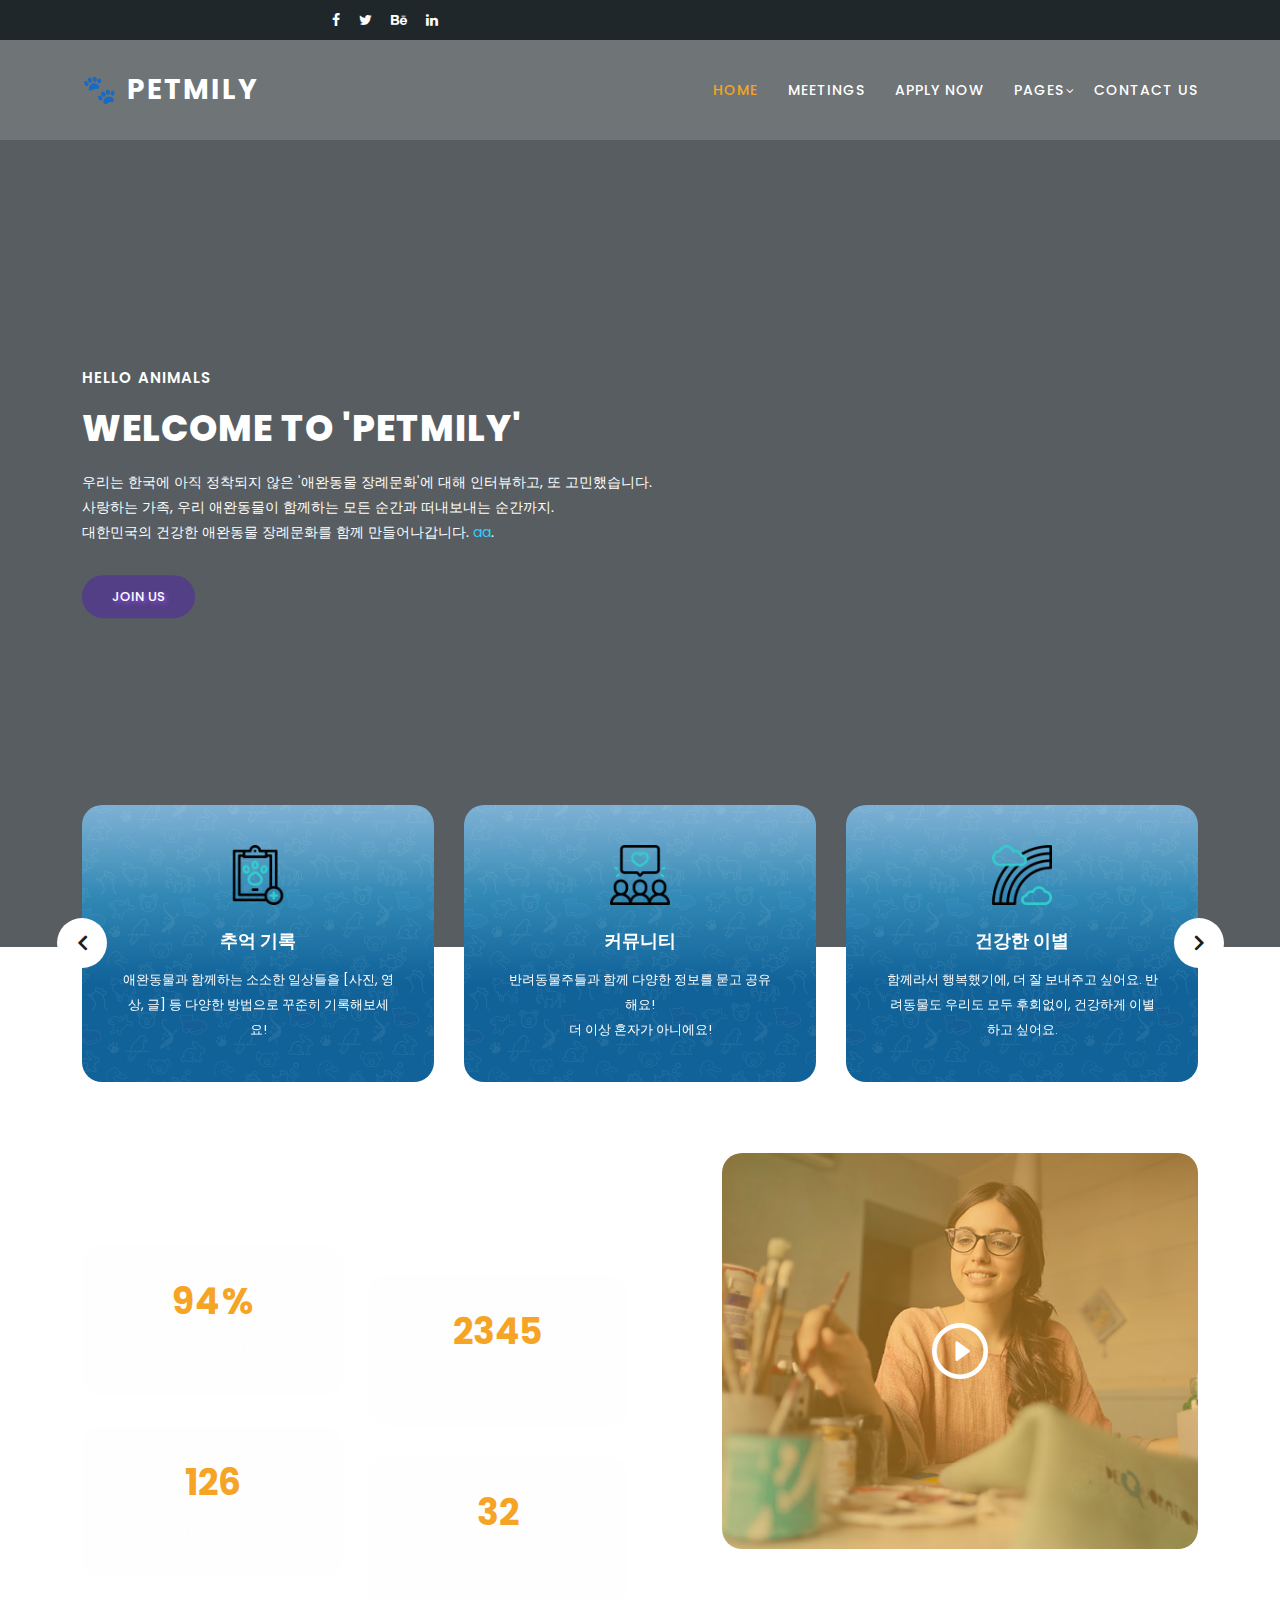
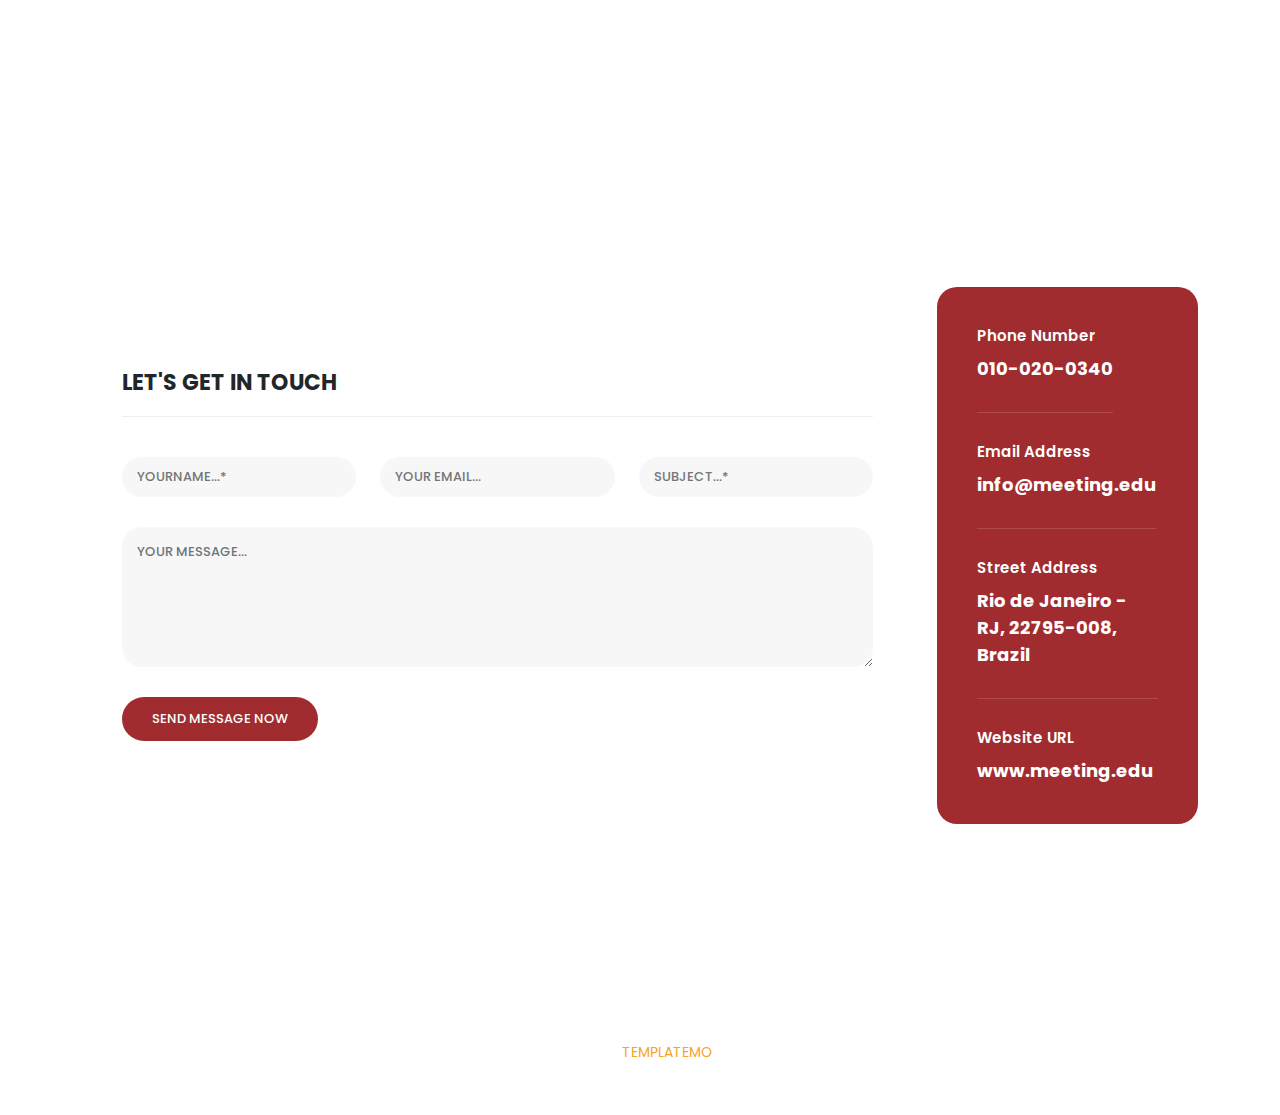
==== commit 3311d35f: "add" ====
--- a/index.html
+++ b/index.html
@@ -8,7 +8,6 @@
     <meta name="description" content="">
     <meta name="author" content="TemplateMo">
     <link href="https://fonts.googleapis.com/css?family=Poppins:100,200,300,400,500,600,700,800,900" rel="stylesheet">
-
     <title>🐾 petmily</title>
 
     <!-- Bootstrap core CSS -->
@@ -93,9 +92,9 @@
               <h2>Welcome to 'PETMILY'</h2>
               <p> 우리는 한국에 아직 정착되지 않은 '애완동물 장례문화'에 대해 인터뷰하고, 또 고민했습니다. <br>
                 사랑하는 가족, 우리 애완동물이 함께하는 모든 순간과 떠내보내는 순간까지. <br>
-                대한민국의 장례문화를 함께 만들어나갑니다.
-
-                              <a rel="nofollow" href="https://www.naver.com" target="_blank">만약 링크가 필요하다면</a>.</p>
+                대한민국의 건강한 애완동물 장례문화를 함께 만들어나갑니다.
+
+                              <a rel="nofollow" href="https://www.handong.edu/handongin/87/sub01.html" target="_blank">aa</a>.</p>
               <!--스타트 버튼-->
                   <div class="main-button-red">
                   <div class="scroll-to-section"><a href="#contact">Join Us</a></div>
@@ -143,496 +142,16 @@
                 <p>함께라서 행복했기에, 더 잘 보내주고 싶어요. 반려동물도 우리도 모두 후회없이, 건강하게 이별하고 싶어요.</p>
               </div>
             </div>
-            
-            <div class="item">
-              <div class="icon">
-                <img src="assets/images/service-icon-02.png" alt="">
-              </div>
-              <div class="down-content">
-                <h4>Online Meeting</h4>
-                <p>Suspendisse tempor mauris a sem elementum bibendum. Praesent facilisis massa non vestibulum.</p>
-              </div>
-            </div>
-            
-            <div class="item">
-              <div class="icon">
-                <img src="assets/images/service-icon-03.png" alt="">
-              </div>
-              <div class="down-content">
-                <h4>Best Networking</h4>
-                <p>Suspendisse tempor mauris a sem elementum bibendum. Praesent facilisis massa non vestibulum.</p>
-              </div>
-            </div>
-            
+                 
           </div>
         </div>
       </div>
     </div>
   </section>
 
-  <section class="upcoming-meetings" id="meetings">
-    <div class="container">
-      <div class="row">
-        <div class="col-lg-12">
-          <div class="section-heading">
-            <h2>Upcoming Meetings</h2>
-          </div>
-        </div>
-        <div class="col-lg-4">
-          <div class="categories">
-            <h4>Meeting Catgories</h4>
-            <ul>
-              <li><a href="#">Sed tempus enim leo</a></li>
-              <li><a href="#">Aenean molestie quis</a></li>
-              <li><a href="#">Cras et metus vestibulum</a></li>
-              <li><a href="#">Nam et condimentum</a></li>
-              <li><a href="#">Phasellus nec sapien</a></li>
-            </ul>
-            <div class="main-button-red">
-              <a href="meetings.html">All Upcoming Meetings</a>
-            </div>
-          </div>
-        </div>
-        <div class="col-lg-8">
-          <div class="row">
-            <div class="col-lg-6">
-              <div class="meeting-item">
-                <div class="thumb">
-                  <div class="price">
-                    <span>$22.00</span>
-                  </div>
-                  <a href="meeting-details.html"><img src="assets/images/meeting-01.jpg" alt="New Lecturer Meeting"></a>
-                </div>
-                <div class="down-content">
-                  <div class="date">
-                    <h6>Nov <span>10</span></h6>
-                  </div>
-                  <a href="meeting-details.html"><h4>New Lecturers Meeting</h4></a>
-                  <p>Morbi in libero blandit lectus<br>cursus ullamcorper.</p>
-                </div>
-              </div>
-            </div>
-            <div class="col-lg-6">
-              <div class="meeting-item">
-                <div class="thumb">
-                  <div class="price">
-                    <span>$36.00</span>
-                  </div>
-                  <a href="meeting-details.html"><img src="assets/images/meeting-02.jpg" alt="Online Teaching"></a>
-                </div>
-                <div class="down-content">
-                  <div class="date">
-                    <h6>Nov <span>24</span></h6>
-                  </div>
-                  <a href="meeting-details.html"><h4>Online Teaching Techniques</h4></a>
-                  <p>Morbi in libero blandit lectus<br>cursus ullamcorper.</p>
-                </div>
-              </div>
-            </div>
-            <div class="col-lg-6">
-              <div class="meeting-item">
-                <div class="thumb">
-                  <div class="price">
-                    <span>$14.00</span>
-                  </div>
-                  <a href="meeting-details.html"><img src="assets/images/meeting-03.jpg" alt="Higher Education"></a>
-                </div>
-                <div class="down-content">
-                  <div class="date">
-                    <h6>Nov <span>26</span></h6>
-                  </div>
-                  <a href="meeting-details.html"><h4>Higher Education Conference</h4></a>
-                  <p>Morbi in libero blandit lectus<br>cursus ullamcorper.</p>
-                </div>
-              </div>
-            </div>
-            <div class="col-lg-6">
-              <div class="meeting-item">
-                <div class="thumb">
-                  <div class="price">
-                    <span>$48.00</span>
-                  </div>
-                  <a href="meeting-details.html"><img src="assets/images/meeting-04.jpg" alt="Student Training"></a>
-                </div>
-                <div class="down-content">
-                  <div class="date">
-                    <h6>Nov <span>30</span></h6>
-                  </div>
-                  <a href="meeting-details.html"><h4>Student Training Meetup</h4></a>
-                  <p>Morbi in libero blandit lectus<br>cursus ullamcorper.</p>
-                </div>
-              </div>
-            </div>
-          </div>
-        </div>
-      </div>
-    </div>
-  </section>
-
-  <section class="apply-now" id="apply">
-    <div class="container">
-      <div class="row">
-        <div class="col-lg-6 align-self-center">
-          <div class="row">
-            <div class="col-lg-12">
-              <div class="item">
-                <h3>APPLY FOR BACHELOR DEGREE</h3>
-                <p>You are allowed to use this edu meeting CSS template for your school or university or business. You can feel free to modify or edit this layout.</p>
-                <div class="main-button-red">
-                  <div class="scroll-to-section"><a href="#contact">Join Us Now!</a></div>
-              </div>
-              </div>
-            </div>
-            <div class="col-lg-12">
-              <div class="item">
-                <h3>APPLY FOR BACHELOR DEGREE</h3>
-                <p>You are not allowed to redistribute the template ZIP file on any other template website. Please contact us for more information.</p>
-                <div class="main-button-yellow">
-                  <div class="scroll-to-section"><a href="#contact">Join Us Now!</a></div>
-              </div>
-              </div>
-            </div>
-          </div>
-        </div>
-        <div class="col-lg-6">
-          <div class="accordions is-first-expanded">
-            <article class="accordion">
-                <div class="accordion-head">
-                    <span>About Edu Meeting HTML Template</span>
-                    <span class="icon">
-                        <i class="icon fa fa-chevron-right"></i>
-                    </span>
-                </div>
-                <div class="accordion-body">
-                    <div class="content">
-                        <p>If you want to get the latest collection of HTML CSS templates for your websites, you may visit <a rel="nofollow" href="https://www.toocss.com/" target="_blank">Too CSS website</a>. If you need a working contact form script, please visit <a href="https://templatemo.com/contact" target="_parent">our contact page</a> for more info.</p>
-                    </div>
-                </div>
-            </article>
-            <article class="accordion">
-                <div class="accordion-head">
-                    <span>HTML CSS Bootstrap Layout</span>
-                    <span class="icon">
-                        <i class="icon fa fa-chevron-right"></i>
-                    </span>
-                </div>
-                <div class="accordion-body">
-                    <div class="content">
-                        <p>Etiam posuere metus orci, vel consectetur elit imperdiet eu. Cras ipsum magna, maximus at semper sit amet, eleifend eget neque. Nunc facilisis quam purus, sed vulputate augue interdum vitae. Aliquam a elit massa.<br><br>
-                        Nulla malesuada elit lacus, ac ultricies massa varius sed. Etiam eu metus eget nibh consequat aliquet. Proin fringilla, quam at euismod porttitor, odio odio tempus ligula, ut feugiat ex erat nec mauris. Donec viverra velit eget lectus sollicitudin tincidunt.</p>
-                    </div>
-                </div>
-            </article>
-            <article class="accordion">
-                <div class="accordion-head">
-                    <span>Please tell your friends</span>
-                    <span class="icon">
-                        <i class="icon fa fa-chevron-right"></i>
-                    </span>
-                </div>
-                <div class="accordion-body">
-                    <div class="content">
-                        <p>Ut vehicula mauris est, sed sodales justo rhoncus eu. Morbi porttitor quam velit, at ullamcorper justo suscipit sit amet. Quisque at suscipit mi, non efficitur velit.<br><br>
-                        Cras et tortor semper, placerat eros sit amet, porta est. Mauris porttitor sapien et quam volutpat luctus. Nullam sodales ipsum ac neque ultricies varius.</p>
-                    </div>
-                </div>
-            </article>
-            <article class="accordion last-accordion">
-                <div class="accordion-head">
-                    <span>Share this to your colleagues</span>
-                    <span class="icon">
-                        <i class="icon fa fa-chevron-right"></i>
-                    </span>
-                </div>
-                <div class="accordion-body">
-                    <div class="content">
-                        <p>Maecenas suscipit enim libero, vel lobortis justo condimentum id. Interdum et malesuada fames ac ante ipsum primis in faucibus.<br><br>
-                        Sed eleifend metus sit amet magna tristique, posuere laoreet arcu semper. Nulla pellentesque ut tortor sit amet maximus. In eu libero ullamcorper, semper nisi quis, convallis nisi.</p>
-                    </div>
-                </div>
-            </article>
-        </div>
-        </div>
-      </div>
-    </div>
-  </section>
-
-  <section class="our-courses" id="courses">
-    <div class="container">
-      <div class="row">
-        <div class="col-lg-12">
-          <div class="section-heading">
-            <h2>Our Popular Courses</h2>
-          </div>
-        </div>
-        <div class="col-lg-12">
-          <div class="owl-courses-item owl-carousel">
-            <div class="item">
-              <img src="assets/images/course-01.jpg" alt="Course One">
-              <div class="down-content">
-                <h4>Morbi tincidunt elit vitae justo rhoncus</h4>
-                <div class="info">
-                  <div class="row">
-                    <div class="col-8">
-                      <ul>
-                        <li><i class="fa fa-star"></i></li>
-                        <li><i class="fa fa-star"></i></li>
-                        <li><i class="fa fa-star"></i></li>
-                        <li><i class="fa fa-star"></i></li>
-                        <li><i class="fa fa-star"></i></li>
-                      </ul>
-                    </div>
-                    <div class="col-4">
-                       <span>$160</span>
-                    </div>
-                  </div>
-                </div>
-              </div>
-            </div>
-            <div class="item">
-              <img src="assets/images/course-02.jpg" alt="Course Two">
-              <div class="down-content">
-                <h4>Curabitur molestie dignissim purus vel</h4>
-                <div class="info">
-                  <div class="row">
-                    <div class="col-8">
-                      <ul>
-                        <li><i class="fa fa-star"></i></li>
-                        <li><i class="fa fa-star"></i></li>
-                        <li><i class="fa fa-star"></i></li>
-                      </ul>
-                    </div>
-                    <div class="col-4">
-                       <span>$180</span>
-                    </div>
-                  </div>
-                </div>
-              </div>
-            </div>
-            <div class="item">
-              <img src="assets/images/course-03.jpg" alt="">
-              <div class="down-content">
-                <h4>Nulla at ipsum a mauris egestas tempor</h4>
-                <div class="info">
-                  <div class="row">
-                    <div class="col-8">
-                      <ul>
-                        <li><i class="fa fa-star"></i></li>
-                        <li><i class="fa fa-star"></i></li>
-                        <li><i class="fa fa-star"></i></li>
-                        <li><i class="fa fa-star"></i></li>
-                      </ul>
-                    </div>
-                    <div class="col-4">
-                       <span>$140</span>
-                    </div>
-                  </div>
-                </div>
-              </div>
-            </div>
-            <div class="item">
-              <img src="assets/images/course-04.jpg" alt="">
-              <div class="down-content">
-                <h4>Aenean molestie quis libero gravida</h4>
-                <div class="info">
-                  <div class="row">
-                    <div class="col-8">
-                      <ul>
-                        <li><i class="fa fa-star"></i></li>
-                        <li><i class="fa fa-star"></i></li>
-                        <li><i class="fa fa-star"></i></li>
-                        <li><i class="fa fa-star"></i></li>
-                        <li><i class="fa fa-star"></i></li>
-                      </ul>
-                    </div>
-                    <div class="col-4">
-                       <span>$120</span>
-                    </div>
-                  </div>
-                </div>
-              </div>
-            </div>
-            <div class="item">
-              <img src="assets/images/course-01.jpg" alt="">
-              <div class="down-content">
-                <h4>Lorem ipsum dolor sit amet adipiscing elit</h4>
-                <div class="info">
-                  <div class="row">
-                    <div class="col-8">
-                      <ul>
-                        <li><i class="fa fa-star"></i></li>
-                        <li><i class="fa fa-star"></i></li>
-                        <li><i class="fa fa-star"></i></li>
-                        <li><i class="fa fa-star"></i></li>
-                        <li><i class="fa fa-star"></i></li>
-                      </ul>
-                    </div>
-                    <div class="col-4">
-                       <span>$250</span>
-                    </div>
-                  </div>
-                </div>
-              </div>
-            </div>
-            <div class="item">
-              <img src="assets/images/course-02.jpg" alt="">
-              <div class="down-content">
-                <h4>TemplateMo is the best website for Free CSS</h4>
-                <div class="info">
-                  <div class="row">
-                    <div class="col-8">
-                      <ul>
-                        <li><i class="fa fa-star"></i></li>
-                        <li><i class="fa fa-star"></i></li>
-                        <li><i class="fa fa-star"></i></li>
-                        <li><i class="fa fa-star"></i></li>
-                        <li><i class="fa fa-star"></i></li>
-                      </ul>
-                    </div>
-                    <div class="col-4">
-                       <span>$270</span>
-                    </div>
-                  </div>
-                </div>
-              </div>
-            </div>
-            <div class="item">
-              <img src="assets/images/course-03.jpg" alt="">
-              <div class="down-content">
-                <h4>Web Design Templates at your finger tips</h4>
-                <div class="info">
-                  <div class="row">
-                    <div class="col-8">
-                      <ul>
-                        <li><i class="fa fa-star"></i></li>
-                        <li><i class="fa fa-star"></i></li>
-                        <li><i class="fa fa-star"></i></li>
-                        <li><i class="fa fa-star"></i></li>
-                        <li><i class="fa fa-star"></i></li>
-                      </ul>
-                    </div>
-                    <div class="col-4">
-                       <span>$340</span>
-                    </div>
-                  </div>
-                </div>
-              </div>
-            </div>
-            <div class="item">
-              <img src="assets/images/course-04.jpg" alt="">
-              <div class="down-content">
-                <h4>Please visit our website again</h4>
-                <div class="info">
-                  <div class="row">
-                    <div class="col-8">
-                      <ul>
-                        <li><i class="fa fa-star"></i></li>
-                        <li><i class="fa fa-star"></i></li>
-                        <li><i class="fa fa-star"></i></li>
-                        <li><i class="fa fa-star"></i></li>
-                        <li><i class="fa fa-star"></i></li>
-                      </ul>
-                    </div>
-                    <div class="col-4">
-                       <span>$360</span>
-                    </div>
-                  </div>
-                </div>
-              </div>
-            </div>
-            <div class="item">
-              <img src="assets/images/course-01.jpg" alt="">
-              <div class="down-content">
-                <h4>Responsive HTML Templates for you</h4>
-                <div class="info">
-                  <div class="row">
-                    <div class="col-8">
-                      <ul>
-                        <li><i class="fa fa-star"></i></li>
-                        <li><i class="fa fa-star"></i></li>
-                        <li><i class="fa fa-star"></i></li>
-                        <li><i class="fa fa-star"></i></li>
-                        <li><i class="fa fa-star"></i></li>
-                      </ul>
-                    </div>
-                    <div class="col-4">
-                       <span>$400</span>
-                    </div>
-                  </div>
-                </div>
-              </div>
-            </div>
-            <div class="item">
-              <img src="assets/images/course-02.jpg" alt="">
-              <div class="down-content">
-                <h4>Download Free CSS Layouts for your business</h4>
-                <div class="info">
-                  <div class="row">
-                    <div class="col-8">
-                      <ul>
-                        <li><i class="fa fa-star"></i></li>
-                        <li><i class="fa fa-star"></i></li>
-                        <li><i class="fa fa-star"></i></li>
-                        <li><i class="fa fa-star"></i></li>
-                        <li><i class="fa fa-star"></i></li>
-                      </ul>
-                    </div>
-                    <div class="col-4">
-                       <span>$430</span>
-                    </div>
-                  </div>
-                </div>
-              </div>
-            </div>
-            <div class="item">
-              <img src="assets/images/course-03.jpg" alt="">
-              <div class="down-content">
-                <h4>Morbi in libero blandit lectus cursus</h4>
-                <div class="info">
-                  <div class="row">
-                    <div class="col-8">
-                      <ul>
-                        <li><i class="fa fa-star"></i></li>
-                        <li><i class="fa fa-star"></i></li>
-                        <li><i class="fa fa-star"></i></li>
-                        <li><i class="fa fa-star"></i></li>
-                        <li><i class="fa fa-star"></i></li>
-                      </ul>
-                    </div>
-                    <div class="col-4">
-                       <span>$480</span>
-                    </div>
-                  </div>
-                </div>
-              </div>
-            </div>
-            <div class="item">
-              <img src="assets/images/course-04.jpg" alt="">
-              <div class="down-content">
-                <h4>Curabitur molestie dignissim purus</h4>
-                <div class="info">
-                  <div class="row">
-                    <div class="col-8">
-                      <ul>
-                        <li><i class="fa fa-star"></i></li>
-                        <li><i class="fa fa-star"></i></li>
-                        <li><i class="fa fa-star"></i></li>
-                        <li><i class="fa fa-star"></i></li>
-                        <li><i class="fa fa-star"></i></li>
-                      </ul>
-                    </div>
-                    <div class="col-4">
-                       <span>$560</span>
-                    </div>
-                  </div>
-                </div>
-              </div>
-            </div>
-          </div>
-        </div>
-      </div>
-    </div>
-  </section>
+
+
+
 
   <section class="our-facts">
     <div class="container">
--- a/assets/css/templatemo-edu-meeting.css
+++ b/assets/css/templatemo-edu-meeting.css
@@ -781,7 +781,7 @@
 }
 
 .services .item {
-  background-image: url(../images/background.png);
+  background-image: url(../images/bluee.png);
   background-repeat: no-repeat;
   background-size: cover;
   background-position: center center;
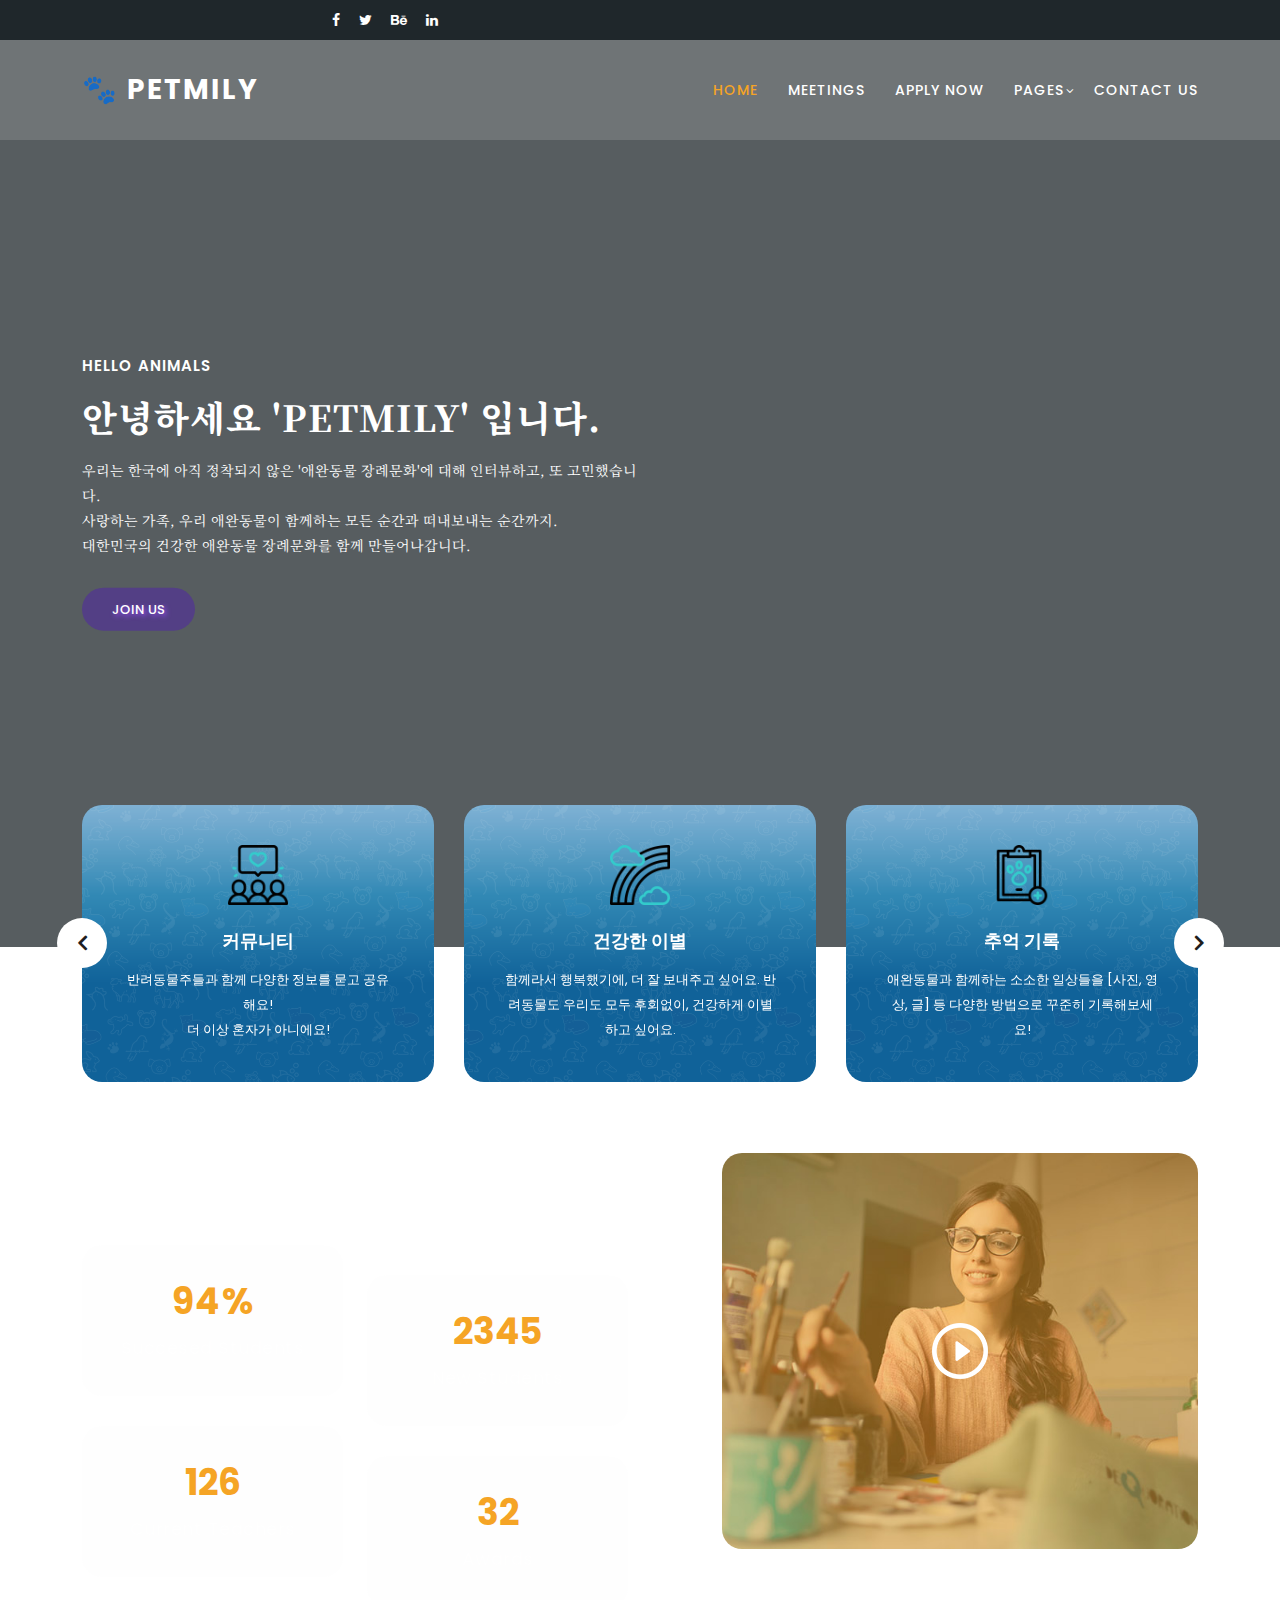
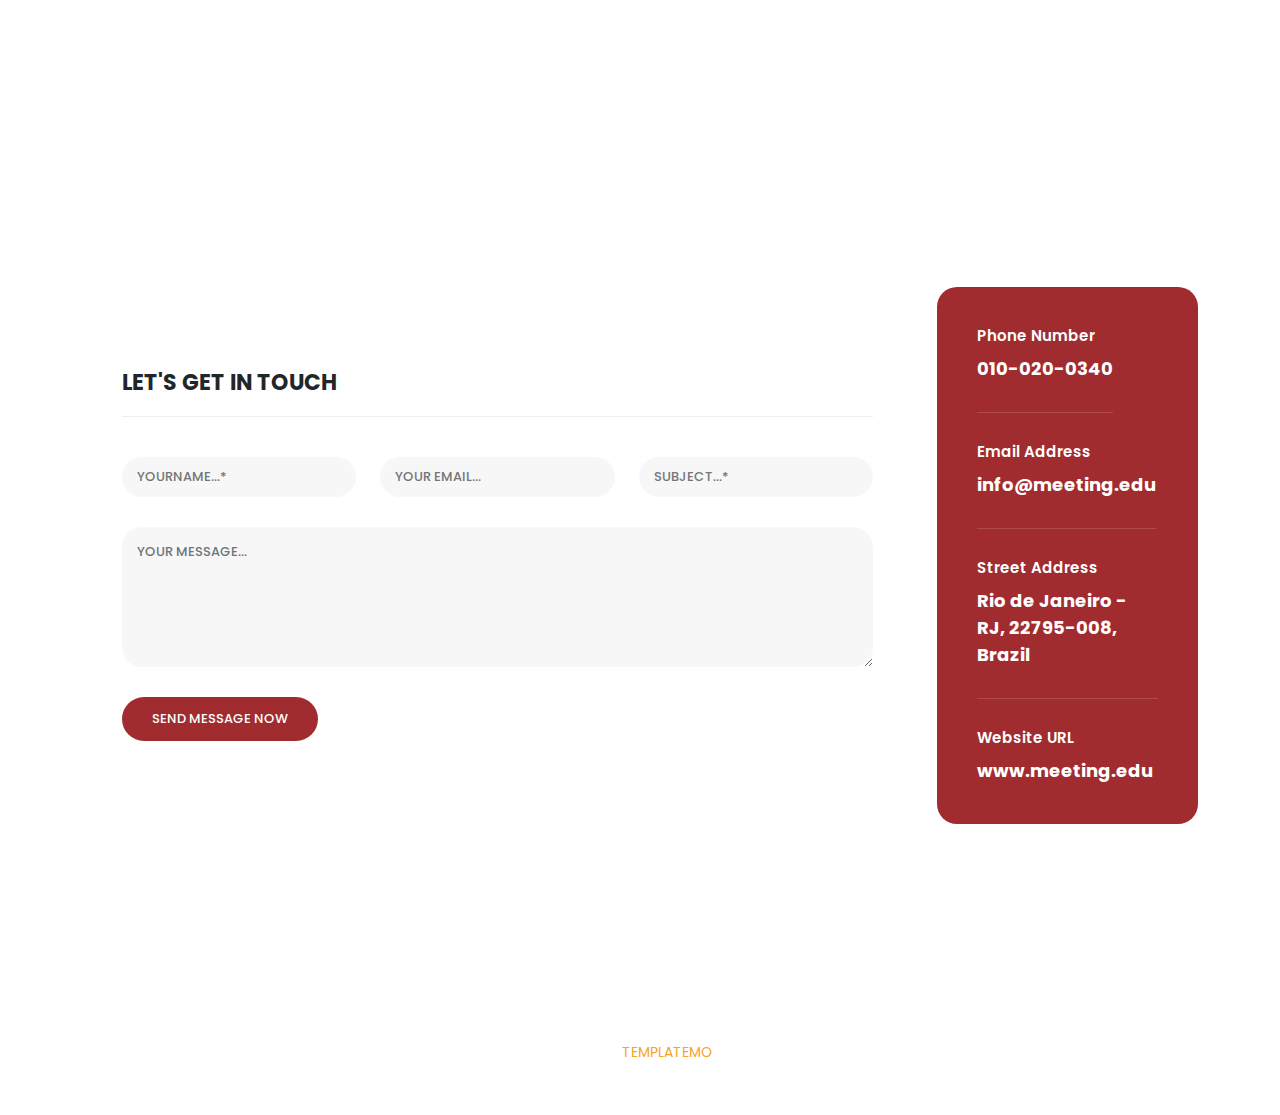
==== commit eecc506c: "revise font" ====
--- a/index.html
+++ b/index.html
@@ -19,6 +19,8 @@
     <link rel="stylesheet" href="assets/css/templatemo-edu-meeting.css">
     <link rel="stylesheet" href="assets/css/owl.css">
     <link rel="stylesheet" href="assets/css/lightbox.css">
+    <link href="https://fonts.googleapis.com/css2?family=Noto+Serif+KR:wght@400;700&display=swap" rel="stylesheet">
+
 
   </head>
 
@@ -89,12 +91,13 @@
               <div class="col-lg-12">
                 <div class="caption">
               <h6>Hello Animals</h6>
-              <h2>Welcome to 'PETMILY'</h2>
-              <p> 우리는 한국에 아직 정착되지 않은 '애완동물 장례문화'에 대해 인터뷰하고, 또 고민했습니다. <br>
-                사랑하는 가족, 우리 애완동물이 함께하는 모든 순간과 떠내보내는 순간까지. <br>
-                대한민국의 건강한 애완동물 장례문화를 함께 만들어나갑니다.
-
-                              <a rel="nofollow" href="https://www.handong.edu/handongin/87/sub01.html" target="_blank">aa</a>.</p>
+              <h2 style="font-family: 'Noto Serif KR', serif;">안녕하세요 'PETMILY' 입니다.</h2>
+<p style="font-family: 'Noto Serif KR', serif;">
+  우리는 한국에 아직 정착되지 않은 '애완동물 장례문화'에 대해 인터뷰하고, 또 고민했습니다. <br>
+  사랑하는 가족, 우리 애완동물이 함께하는 모든 순간과 떠내보내는 순간까지. <br>
+  대한민국의 건강한 애완동물 장례문화를 함께 만들어나갑니다.
+</p>
+
               <!--스타트 버튼-->
                   <div class="main-button-red">
                   <div class="scroll-to-section"><a href="#contact">Join Us</a></div>
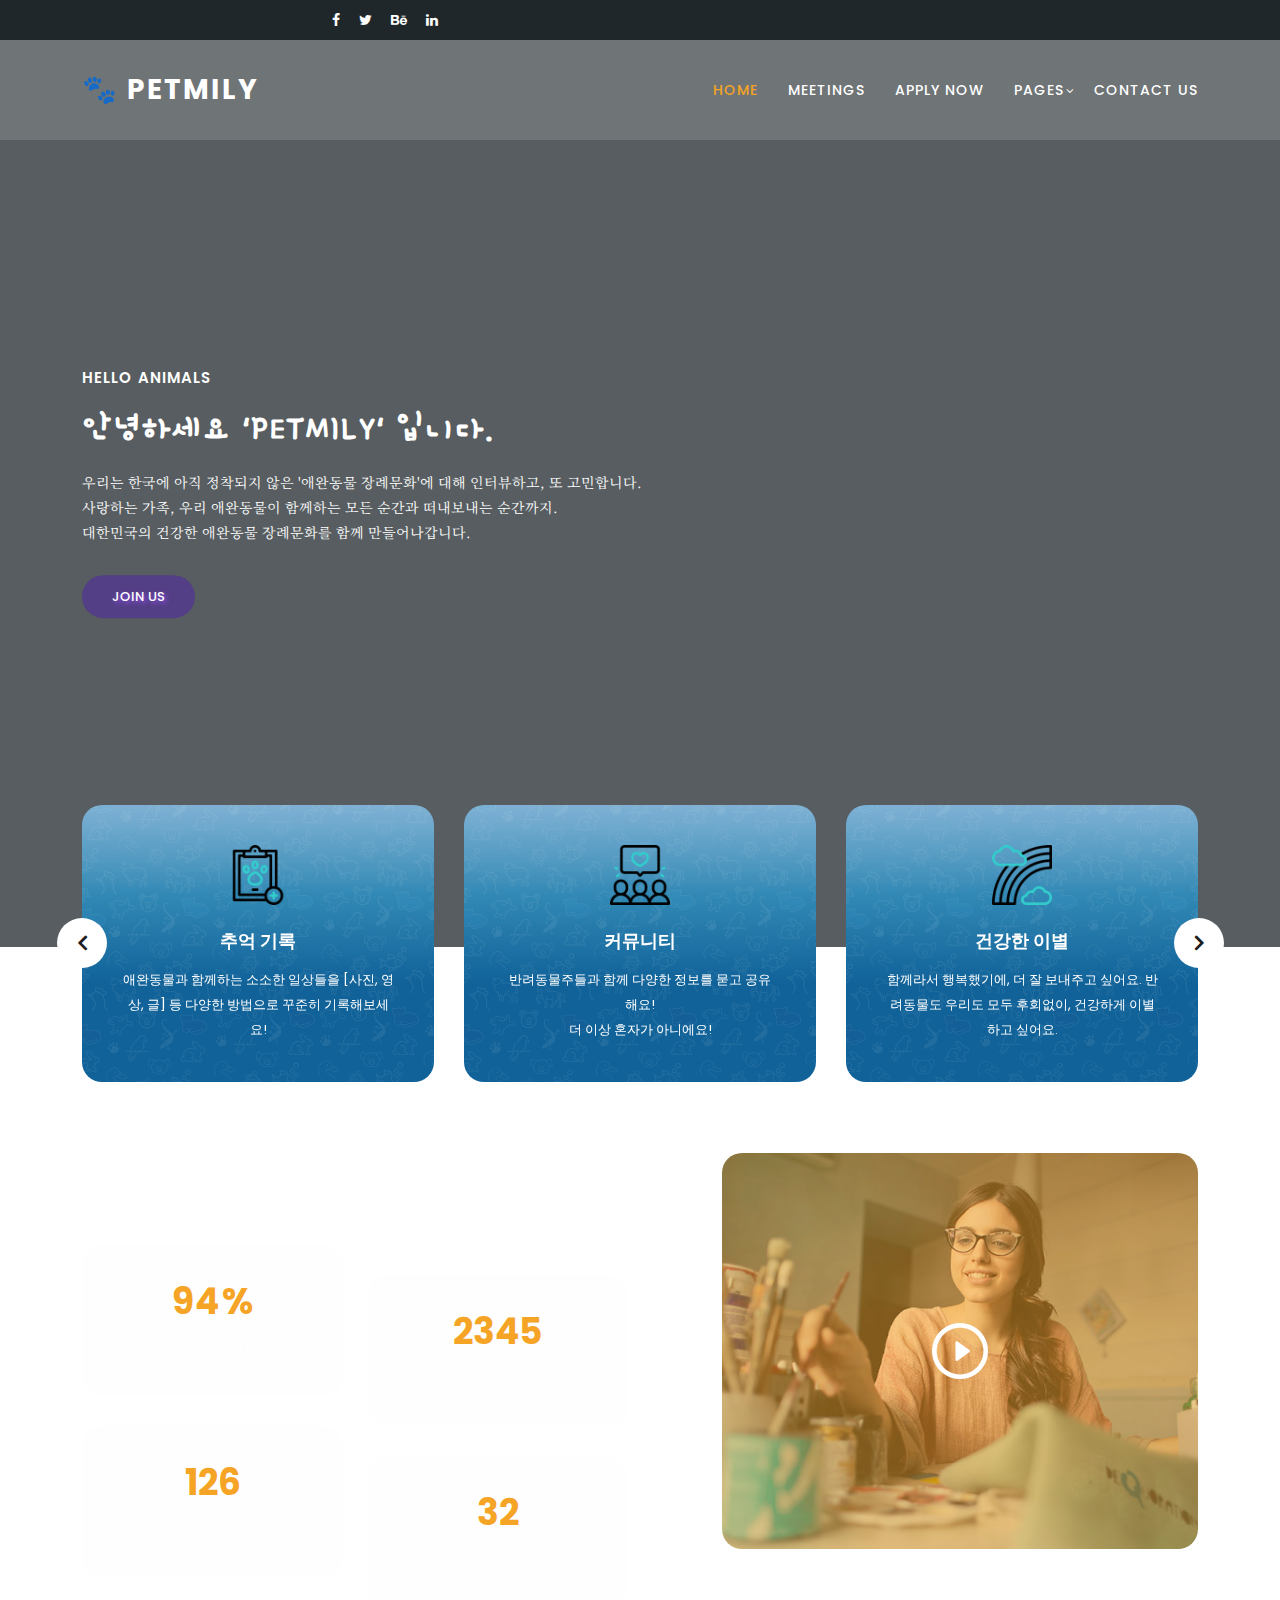
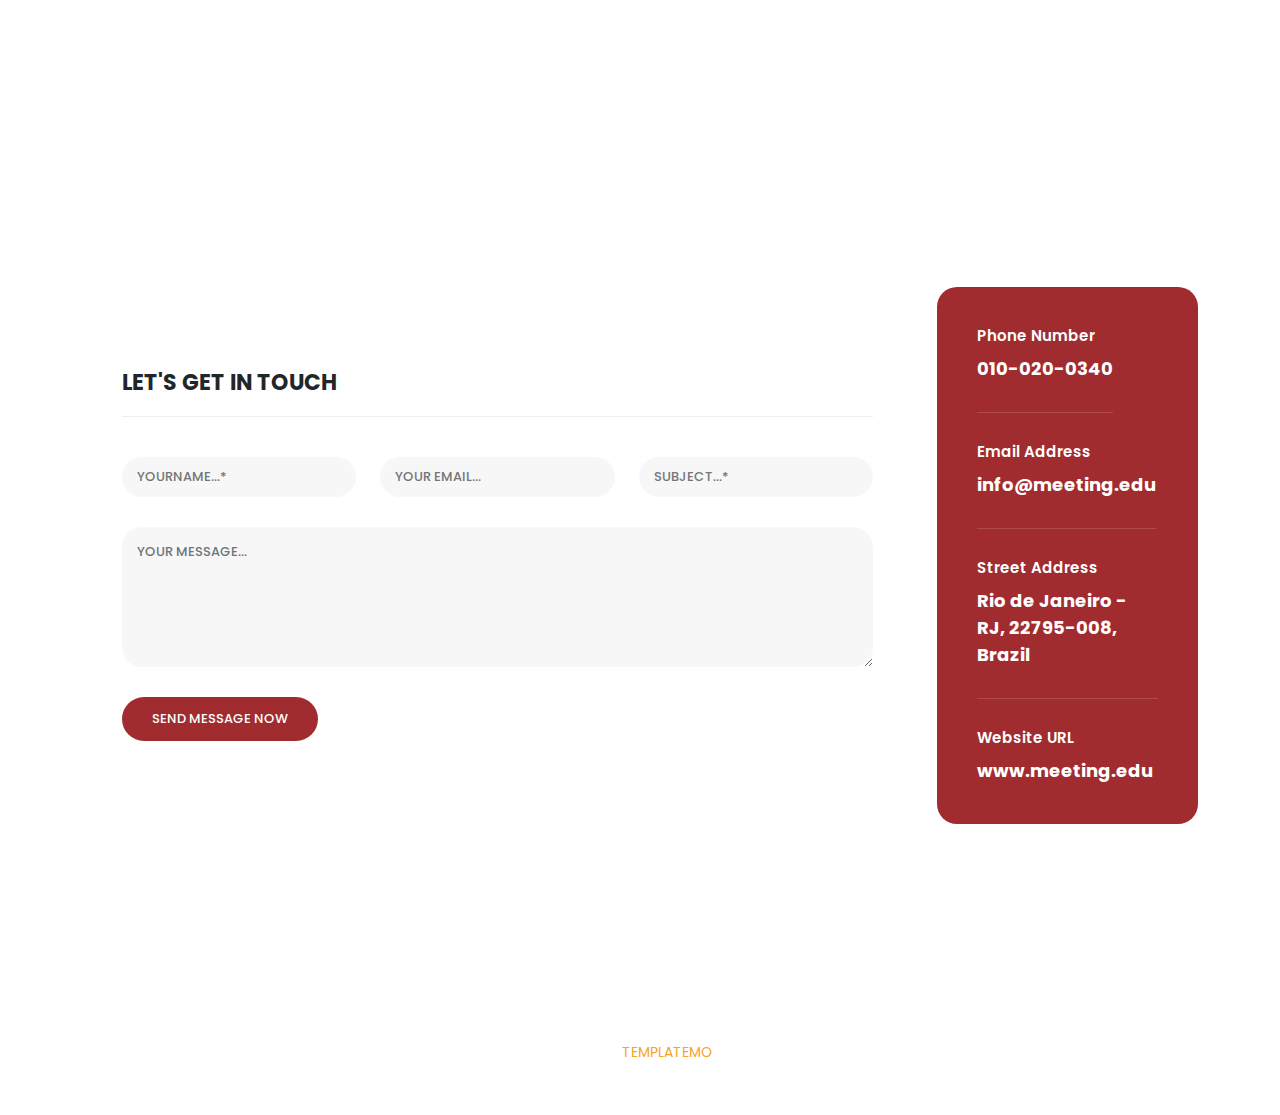
==== commit dcaabff4: "update font" ====
--- a/index.html
+++ b/index.html
@@ -8,6 +8,8 @@
     <meta name="description" content="">
     <meta name="author" content="TemplateMo">
     <link href="https://fonts.googleapis.com/css?family=Poppins:100,200,300,400,500,600,700,800,900" rel="stylesheet">
+    <link href="https://fonts.googleapis.com/css2?family=Gamja+Flower&display=swap" rel="stylesheet">
+
     <title>🐾 petmily</title>
 
     <!-- Bootstrap core CSS -->
@@ -91,9 +93,10 @@
               <div class="col-lg-12">
                 <div class="caption">
               <h6>Hello Animals</h6>
-              <h2 style="font-family: 'Noto Serif KR', serif;">안녕하세요 'PETMILY' 입니다.</h2>
+
+              <h2 style="font-family: Gamja Flower;">안녕하세요 'PETMILY' 입니다.</h2>
 <p style="font-family: 'Noto Serif KR', serif;">
-  우리는 한국에 아직 정착되지 않은 '애완동물 장례문화'에 대해 인터뷰하고, 또 고민했습니다. <br>
+  우리는 한국에 아직 정착되지 않은 '애완동물 장례문화'에 대해 인터뷰하고, 또 고민합니다. <br>
   사랑하는 가족, 우리 애완동물이 함께하는 모든 순간과 떠내보내는 순간까지. <br>
   대한민국의 건강한 애완동물 장례문화를 함께 만들어나갑니다.
 </p>
